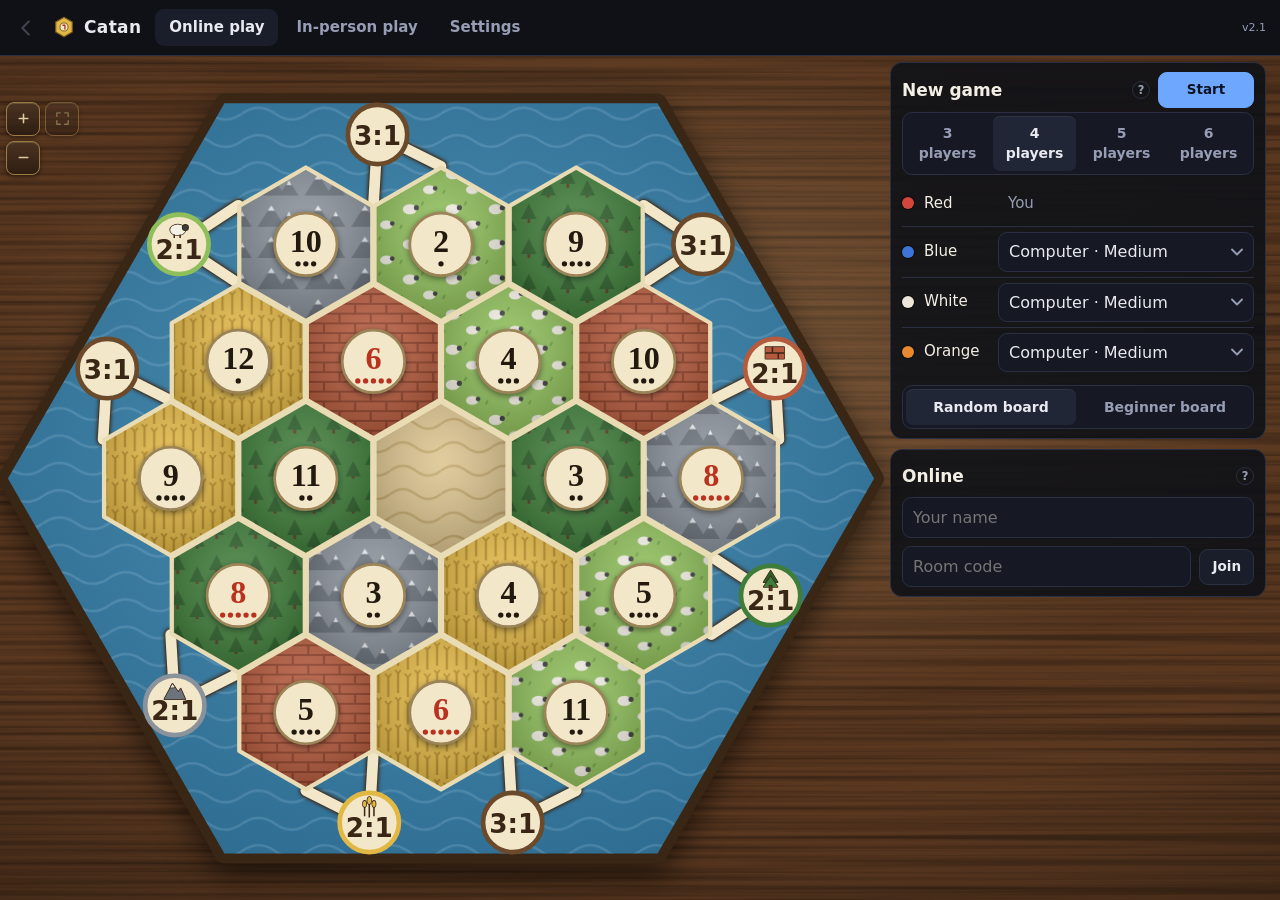
==== index.html @ eca13400 "Dice chart: expected as one smooth line; my knights shown in the points box Tim: "a smooth line show" ====
<!DOCTYPE html>
<html lang="en">
<head>
<meta charset="utf-8">
<meta name="viewport" content="width=device-width, initial-scale=1, viewport-fit=cover">
<meta name="color-scheme" content="dark">
<meta name="theme-color" content="#0f1117">
<title>Catan — Timothy Hadfield</title>
<meta name="description" content="Play base Catan against measured computer players or friends online, with corner odds, plus the dice tracker for real tables.">
<link rel="icon" href="icon.svg" type="image/svg+xml">
<link rel="apple-touch-icon" href="apple-touch-icon.png">
<link rel="stylesheet" href="css/table.css?v=1">
<link rel="stylesheet" href="css/style.css?v=15">
</head>
<body>
<div id="app">
  <header class="top">
    <button class="back-btn" id="backBtn" aria-label="Back" disabled><svg viewBox="0 0 24 24" aria-hidden="true"><path d="M15 5l-7 7 7 7" fill="none" stroke="currentColor" stroke-width="2.4" stroke-linecap="round" stroke-linejoin="round"/></svg></button>
    <div class="brand"><svg viewBox="0 0 32 32" aria-hidden="true"><path d="M16 3l11 6.3v13.4L16 29 5 22.7V9.3z" fill="#e2b845" stroke="#7a5a1c" stroke-width="1.6" stroke-linejoin="round"/><circle cx="16" cy="16" r="5.4" fill="#f3e7c9" stroke="#7a5a1c" stroke-width="1.2"/><path d="M14.6 13.6h2.6v5.2" fill="none" stroke="#b8321f" stroke-width="1.8" stroke-linecap="round" stroke-linejoin="round"/></svg><span>Catan</span></div>
    <nav class="tabs-top" id="tabsTop" aria-label="Sections"></nav>
    <span class="ver">v2.1</span>
  </header>
  <main id="main" class="tbl-surface tbl-wood-dark">
    <div id="playView" class="play">
      <section class="seats" id="seats" aria-label="Other players" hidden></section>
      <section class="board-col"><div class="board-wrap" id="boardWrap">
        <svg id="board" role="img" aria-label="Catan board" viewBox="-224 -194 448 388"><g id="static"></g><g id="live"></g></svg>
        <div class="zoom-bar"><button class="zoom fit" id="fitBtn" aria-label="Fit whole board"><svg viewBox="0 0 24 24"><path d="M4 9V4h5M15 4h5v5M20 15v5h-5M9 20H4v-5" fill="none" stroke="currentColor" stroke-width="2" stroke-linecap="round" stroke-linejoin="round"/></svg></button><button class="zoom" id="zoomOut" aria-label="Zoom out"><svg viewBox="0 0 24 24"><path d="M6 12h12" stroke="currentColor" stroke-width="2.2" stroke-linecap="round"/></svg></button><button class="zoom" id="zoomIn" aria-label="Zoom in"><svg viewBox="0 0 24 24"><path d="M6 12h12M12 6v12" stroke="currentColor" stroke-width="2.2" stroke-linecap="round"/></svg></button></div>
      </div></section>
      <section class="panel-col" id="panel"></section>
      <section class="mine" id="mine" aria-label="Your hand" hidden></section>
    </div>
    <div id="trackerView" class="tracker" hidden><iframe id="trackerFrame" title="Dice tracker and board builder"></iframe></div>
    <div id="settingsView" class="settings-view" hidden></div>
  </main>
  <nav class="tabs-bottom" id="tabsBottom" aria-label="Sections"></nav>
</div>
<div class="sheet-back" id="sheetBack" hidden></div>
<div class="sheet" id="sheet" role="dialog" aria-modal="true" hidden></div>
<div class="toast" id="toast" hidden></div>
<script src="js/engine.js?v=4"></script>
<script src="js/ai.js?v=3"></script>
<script src="js/adapter.js?v=3"></script>
<script src="js/strength.js?v=2"></script>
<script src="js/weights.js?v=3"></script>
<script src="js/advisor.js?v=1"></script>
<script src="js/fx.js?v=1"></script>
<script src="js/table.js?v=1"></script>
<script src="js/board-art.js?v=4"></script>
<script type="module" src="js/app.js?v=20"></script>
</body>
</html>
---- css/table.css ----
/* table.css: "real table" look for Tim's board games (game-table 1.0.0). Copy unchanged into css/table.css.
   Every colour is a CSS variable, so a game can keep its own palette. Original art only (CSS gradients + tiny SVG noise). */

:root {
  --card-w: 60px; --back: #a8262f; --ink: rgba(255, 255, 255, .3);
  --chip: #c62f2f; --spot: #f4efe3; --chip-size: 34px; --metal: #e7b93e; --metal-d: #9a6d12; --coin-size: 28px;
  --gem: #2c8f5a; --gem-size: 32px; --die: #f6f2e8; --pip: #1d1d1d; --die-size: 26px;
  --dial: #2a4f86; --deg: 0deg; --dial-size: 84px; --tok: #d8b46a; --tok-ink: #3b2a12; --tok-size: 30px;
}

/* ---------- surfaces ---------- */
.tbl-surface {
  --tbl-base: #1f6b43;
  --tbl-light: rgba(255, 244, 214, .16);
  --tbl-vig: rgba(0, 0, 0, .5);
  --tbl-tex: url("data:image/svg+xml,%3Csvg xmlns='http://www.w3.org/2000/svg' width='140' height='140'%3E%3Cfilter id='n'%3E%3CfeTurbulence type='fractalNoise' baseFrequency='.85' numOctaves='2' stitchTiles='stitch'/%3E%3CfeColorMatrix values='0 0 0 0 0 0 0 0 0 0 0 0 0 0 0 0 0 0 .55 -.1'/%3E%3C/filter%3E%3Crect width='100%25' height='100%25' filter='url(%23n)'/%3E%3C/svg%3E");
  --tbl-tex-size: 140px 140px;
  position: relative; isolation: isolate; color: #f3efe4;
  background-color: var(--tbl-base);
  background-image:
    radial-gradient(ellipse 120% 95% at 50% 42%, transparent 52%, var(--tbl-vig) 100%),
    radial-gradient(ellipse 70% 55% at 50% 38%, var(--tbl-light), transparent 75%),
    var(--tbl-tex);
  background-size: 100% 100%, 100% 100%, var(--tbl-tex-size);
}
.tbl-felt-green { --tbl-base: #1f6b43; }
.tbl-felt-blue { --tbl-base: #1d4f7a; }
.tbl-wood-dark, .tbl-wood-light {
  --tbl-base: #5a3820;
  --tbl-tex: url("data:image/svg+xml,%3Csvg xmlns='http://www.w3.org/2000/svg' width='400' height='200'%3E%3Cfilter id='w'%3E%3CfeTurbulence type='fractalNoise' baseFrequency='.004 .2' numOctaves='3' seed='7' stitchTiles='stitch'/%3E%3CfeColorMatrix values='0 0 0 0 0 0 0 0 0 0 0 0 0 0 0 0 0 0 0.8 -.3'/%3E%3C/filter%3E%3Crect width='100%25' height='100%25' filter='url(%23w)'/%3E%3C/svg%3E");
  --tbl-tex-size: 100% 200px;
  --tbl-light: rgba(255, 226, 170, .2);
}
.tbl-wood-light { --tbl-base: #c39462; --tbl-vig: rgba(40, 20, 0, .42); color: #2b1d10; }
.tbl-cloth {
  --tbl-base: #ddd3c0; --tbl-vig: rgba(40, 30, 10, .4); --tbl-light: rgba(255, 255, 255, .25); color: #2d261b;
  --tbl-tex: url("data:image/svg+xml,%3Csvg xmlns='http://www.w3.org/2000/svg' width='6' height='6'%3E%3Cpath d='M0 .5h6M.5 0v6' stroke='%23000' stroke-opacity='.045'/%3E%3Cpath d='M0 3.5h6M3.5 0v6' stroke='%23fff' stroke-opacity='.06'/%3E%3C/svg%3E");
  --tbl-tex-size: 6px 6px;
}

/* ---------- cards ---------- */
.tbl-card, .tbl-face {
  box-sizing: border-box; position: relative; flex: none;
  width: var(--card-w); aspect-ratio: var(--ratio, 63 / 88);
  border-radius: calc(var(--card-w) * .075);
  background: var(--card-paper, #fbf9f3); color: #1b1b1b;
  border: 1px solid var(--card-edge, rgba(0, 0, 0, .3));
  box-shadow: 0 1px 1px rgba(0, 0, 0, .28), 0 2px 6px rgba(0, 0, 0, .22);
  transition: box-shadow .2s ease, transform .2s ease;
}
.tbl-card::after, .tbl-face::after {
  content: ""; position: absolute; inset: 0; border-radius: inherit; pointer-events: none;
  background: linear-gradient(135deg, rgba(255, 255, 255, .32), transparent 38%, transparent 70%, rgba(0, 0, 0, .06));
}
.tbl-face { width: 100%; height: 100%; aspect-ratio: auto; position: absolute; inset: 0; }
.tbl-card.is-up, .tbl-card.is-lifted { box-shadow: 0 2px 3px rgba(0, 0, 0, .25), 0 12px 22px rgba(0, 0, 0, .38); }
.tbl-poker { --ratio: 63 / 88; } .tbl-bridge { --ratio: 57 / 89; } .tbl-mini { --ratio: 44 / 67; }
.tbl-square { --ratio: 1 / 1; } .tbl-tarot { --ratio: 70 / 120; }
.tbl-dark-edge { --card-edge: #111; }

/* flip: <div class="tbl-card tbl-flip [is-down]"><div class="tbl-inner"><div class="tbl-face">front</div><div class="tbl-face tbl-back"></div></div></div> */
.tbl-flip { background: none; border: 0; box-shadow: none; perspective: 700px; }
.tbl-flip::after { display: none; }
.tbl-inner { position: absolute; inset: 0; transform-style: preserve-3d; transition: transform .45s cubic-bezier(.3, .7, .3, 1); }
.tbl-flip.is-down .tbl-inner { transform: rotateY(180deg); }
.tbl-inner > .tbl-face { -webkit-backface-visibility: hidden; backface-visibility: hidden; }
.tbl-inner > .tbl-back { transform: rotateY(180deg); }
/* don't trust backface-visibility alone (some WebKit builds ignore it): swap faces at the 90° midpoint */
.tbl-inner > .tbl-face { transition: visibility 0s linear .225s; }
.tbl-flip:not(.is-down) .tbl-inner > .tbl-back, .tbl-flip.is-down .tbl-inner > .tbl-face:not(.tbl-back) { visibility: hidden; }
.tbl-instant, .tbl-instant * { transition: none !important; }

/* backs: .tbl-back + .tbl-lattice | .tbl-diamonds | .tbl-sunburst ; colour with --back */
.tbl-back {
  --frame: calc(var(--card-w) * .07);
  background-color: var(--back); border-color: rgba(0, 0, 0, .3); background-clip: padding-box;
  box-shadow: inset 0 0 0 var(--frame) var(--back-frame, #f7f4ec), inset 0 0 0 calc(var(--frame) + 1px) rgba(0, 0, 0, .25),
    var(--tbl-stack, 0 1px 1px rgba(0, 0, 0, .28), 0 2px 6px rgba(0, 0, 0, .22));
}
.tbl-face.tbl-back { --frame: 4px; }
.tbl-lattice { background-image: repeating-linear-gradient(45deg, var(--ink) 0 1px, transparent 1px 6px), repeating-linear-gradient(-45deg, var(--ink) 0 1px, transparent 1px 6px); }
.tbl-diamonds { background-image: repeating-conic-gradient(from 45deg, var(--ink) 0 25%, transparent 0 50%); background-size: 9px 9px; background-position: center; }
.tbl-sunburst { background-image: radial-gradient(circle at 50% 50%, var(--back) 0 13%, var(--ink) 13% 15%, transparent 15%), repeating-conic-gradient(from 0deg at 50% 50%, var(--ink) 0 5deg, transparent 5deg 12deg); }
.tbl-blue { --back: #1f4e8c; } .tbl-black { --back: #222; } .tbl-green { --back: #1d6a46; }

/* standard playing-card face (TABLE.pc) */
.tbl-pc { font-family: Georgia, "Times New Roman", serif; font-weight: 700; color: #1a1a1a; overflow: hidden; }
.tbl-pc.red { color: #c3192b; }
.tbl-idx { position: absolute; left: 6%; top: 3.5%; text-align: center; line-height: .95; font-size: calc(var(--card-w) * .21); letter-spacing: -.04em; }
.tbl-idx i { display: block; font-style: normal; font-size: .82em; }
.tbl-idx.b { left: auto; top: auto; right: 6%; bottom: 3.5%; transform: rotate(180deg); }
.tbl-pip { position: absolute; inset: 0; display: grid; place-items: center; font-size: calc(var(--card-w) * .48); line-height: 1; }
.tbl-pips { position: absolute; inset: 0; }
.tbl-pips b { position: absolute; transform: translate(-50%, -50%); font-size: calc(var(--card-w) * .2); line-height: 1; font-weight: 400; }
.tbl-pips b.r { transform: translate(-50%, -50%) rotate(180deg); }
.tbl-court {
  inset: 16% 19%; display: flex; flex-direction: column; border: 1px solid currentColor; border-radius: 2px; overflow: hidden;
  box-shadow: inset 0 0 0 2px #e9c45a, inset 0 0 0 3px #2c4f9e;
  background: linear-gradient(to bottom right, transparent calc(50% - .5px), currentColor 50%, transparent calc(50% + .5px)),
    linear-gradient(#f6e7b8, #f3d38a 48%, #e9e1cc 50%, #f3d38a 52%, #f6e7b8);
}
.tbl-court em { flex: 1; display: grid; place-items: center; font-style: normal; font-size: calc(var(--card-w) * .2); letter-spacing: -.05em; }
.tbl-court em + em { transform: rotate(180deg); }
.tbl-tilt { transform: perspective(1200px) rotateX(16deg); transform-origin: 50% 100%; }

/* ---------- decks + piles ---------- */
.tbl-deck { position: relative; display: inline-block; flex: none; }
.tbl-deck > .tbl-back { position: relative; transform: translateY(var(--tbl-rise, 0)); }
.tbl-deck.is-empty, .tbl-spot {
  width: var(--card-w, 60px); aspect-ratio: var(--ratio, 63 / 88); box-sizing: border-box;
  border: 2px dashed rgba(255, 255, 255, .35); border-radius: calc(var(--card-w, 60px) * .075); background: rgba(0, 0, 0, .08);
}
.tbl-wood-light .tbl-deck.is-empty, .tbl-cloth .tbl-deck.is-empty, .tbl-wood-light .tbl-spot, .tbl-cloth .tbl-spot { border-color: rgba(0, 0, 0, .3); }
.tbl-badge {
  position: absolute; right: -6px; bottom: -6px; z-index: 2; min-width: 20px; padding: 1px 6px; box-sizing: border-box;
  border-radius: 10px; background: #1b1b1f; color: #fff; font: 700 11px/16px system-ui, sans-serif; text-align: center;
  box-shadow: 0 1px 3px rgba(0, 0, 0, .5);
}
.tbl-pile { position: relative; display: inline-block; flex: none; width: var(--card-w, 60px); aspect-ratio: var(--ratio, 63 / 88); }
.tbl-pile > .tbl-card { position: absolute; left: 0; top: 0; transform: translate(var(--x, 0), var(--y, 0)) rotate(var(--r, 0deg)); }

/* ---------- hands ---------- */
.tbl-fan { position: relative; width: 100%; touch-action: manipulation; }
.tbl-fan > .tbl-card, .tbl-fan > .tbl-deal-in {
  position: absolute; left: 0; bottom: 0; transform-origin: 50% 100%; cursor: pointer;
  transform: translate(var(--x, 0), calc(var(--y, 0px) - var(--up, 0px))) rotate(var(--r, 0deg));
}
.tbl-fan > .is-up { --up: var(--lift, 18px); }
.tbl-fan.is-back > .tbl-card { cursor: default; }
.tbl-fan.is-across { transform: rotate(180deg); }

/* ---------- seats ---------- */
.tbl-seats { display: flex; gap: 6px; justify-content: space-around; align-items: flex-start; padding: 6px 4px; }
.tbl-seat { display: flex; flex-direction: column; align-items: center; gap: 4px; min-width: 0; flex: 1 1 0; }
.tbl-plate {
  max-width: 100%; padding: 2px 8px; border-radius: 4px; overflow: hidden; text-overflow: ellipsis; white-space: nowrap;
  font: 700 12px/18px system-ui, sans-serif; color: #f6efdc; letter-spacing: .02em;
  background: linear-gradient(#3b2a1a, #24180d); border: 1px solid #7a5a2e; box-shadow: inset 0 1px 0 rgba(255, 220, 150, .25), 0 2px 4px rgba(0, 0, 0, .4);
}
.tbl-seat.is-turn .tbl-plate { border-color: #f0c35a; box-shadow: 0 0 0 2px rgba(240, 195, 90, .45), 0 2px 4px rgba(0, 0, 0, .4); }
.tbl-seat-area { display: flex; flex-wrap: wrap; gap: 4px; justify-content: center; align-items: center; min-height: 8px; }
@media (min-width: 700px) {
  .tbl-seats.tbl-oval { position: absolute; inset: 0; display: block; padding: 0; pointer-events: none; }
  .tbl-oval > .tbl-seat { position: absolute; left: var(--sx); top: var(--sy); transform: translate(-50%, -50%); pointer-events: auto; max-width: 22%; }
}

/* ---------- objects ---------- */
.tbl-chip {
  display: inline-block; flex: none; width: var(--chip-size); height: var(--chip-size); border-radius: 50%; position: relative;
  background: radial-gradient(closest-side, var(--chip) 0 60%, var(--spot) 61% 65%, transparent 66%),
    repeating-conic-gradient(from 10deg, var(--chip) 0 30deg, var(--spot) 30deg 45deg);
  box-shadow: inset 0 -2px 3px rgba(0, 0, 0, .35), inset 0 2px 2px rgba(255, 255, 255, .35), 0 2px 3px rgba(0, 0, 0, .45);
}
.tbl-chip.v1 { --chip: #ece8de; --spot: #2a5db0; } .tbl-chip.v5 { --chip: #c62f2f; } .tbl-chip.v10 { --chip: #2a5db0; }
.tbl-chip.v25 { --chip: #23854d; } .tbl-chip.v100 { --chip: #1d1d1f; } .tbl-chip.v500 { --chip: #6b3aa0; } .tbl-chip.v1000 { --chip: #e0a526; --spot: #3a2a10; }
.tbl-stacks { display: inline-flex; gap: 3px; align-items: flex-end; }
.tbl-stack { position: relative; width: var(--chip-size); flex: none; height: calc(var(--chip-size) * .42 + var(--n, 1) * 4px); }
.tbl-stack > .tbl-chip { position: absolute; left: 0; bottom: calc(var(--i) * 4px); height: calc(var(--chip-size) * .42); z-index: 1; }
.tbl-stack > .tbl-chip::before {
  content: ""; position: absolute; left: 0; right: 0; top: 50%; height: calc(50% + 4px); z-index: -1; border-radius: 0 0 50% 50% / 0 0 100% 100%;
  background: linear-gradient(rgba(0, 0, 0, .25), rgba(0, 0, 0, .25)), repeating-linear-gradient(90deg, var(--chip) 0 16%, var(--spot) 16% 23%);
  box-shadow: inset 0 -1px 0 rgba(0, 0, 0, .45);
}
.tbl-stack > .tbl-chip:not(:last-child) { background: var(--chip); box-shadow: none; }
.tbl-stack > .tbl-chip:last-child { box-shadow: inset 0 1px 1px rgba(255, 255, 255, .3); }
.tbl-stack::after { content: ""; position: absolute; left: 4%; right: -6%; bottom: -3px; height: 8px; border-radius: 50%; background: rgba(0, 0, 0, .35); filter: blur(2px); z-index: 0; }

.tbl-coin {
  display: inline-grid; place-items: center; flex: none; width: var(--coin-size); height: var(--coin-size); border-radius: 50%;
  font: 800 calc(var(--coin-size) * .38)/1 Georgia, serif; color: var(--metal-d);
  background: radial-gradient(circle at 35% 30%, rgba(255, 255, 255, .7), transparent 32%), radial-gradient(closest-side, var(--metal) 0 74%, var(--metal-d) 76% 80%, var(--metal) 82%);
  box-shadow: inset 0 -2px 2px rgba(0, 0, 0, .3), inset 0 1px 1px rgba(255, 255, 255, .7), 0 1px 1px rgba(0, 0, 0, .5), 0 3px 5px rgba(0, 0, 0, .3);
}
.tbl-coin.silver { --metal: #d5d8dd; --metal-d: #7b818a; } .tbl-coin.copper { --metal: #d0864f; --metal-d: #7f4320; }
.tbl-gem {
  display: inline-block; flex: none; position: relative; width: var(--gem-size); height: var(--gem-size); border-radius: 50%;
  background: radial-gradient(closest-side, #f2eee4 0 82%, #bdb6a5 84%);
  box-shadow: inset 0 -2px 3px rgba(0, 0, 0, .3), 0 2px 3px rgba(0, 0, 0, .45);
}
.tbl-gem::after {
  content: ""; position: absolute; inset: 20%; clip-path: polygon(50% 0, 93% 25%, 93% 75%, 50% 100%, 7% 75%, 7% 25%);
  background: linear-gradient(150deg, rgba(255, 255, 255, .7) 0 18%, transparent 19%), conic-gradient(from 30deg, var(--gem), rgba(0, 0, 0, .35) 60deg, var(--gem) 120deg, rgba(255, 255, 255, .35) 180deg, var(--gem) 240deg, rgba(0, 0, 0, .25) 300deg, var(--gem)), var(--gem);
}
.tbl-cube {
  display: inline-block; flex: none; width: var(--size, 16px); height: var(--size, 16px); border-radius: 2px; background: var(--piece, #c0392b);
  background-image: linear-gradient(135deg, rgba(255, 255, 255, .28), transparent 60%);
  box-shadow: inset -2px -2px 0 rgba(0, 0, 0, .28), inset 1px 1px 0 rgba(255, 255, 255, .3), 2px 3px 3px rgba(0, 0, 0, .4);
}
.tbl-meeple, .tbl-pawn {
  display: inline-block; flex: none; position: relative; width: var(--size, 26px); height: var(--size, 26px); filter: drop-shadow(1px 3px 2px rgba(0, 0, 0, .45));
}
.tbl-meeple::before, .tbl-pawn::before {
  content: ""; position: absolute; inset: 0; background: linear-gradient(120deg, rgba(255, 255, 255, .35), transparent 45%, rgba(0, 0, 0, .25)), var(--piece, #2f6fd1);
  -webkit-mask: var(--shape) center / contain no-repeat; mask: var(--shape) center / contain no-repeat;
}
.tbl-meeple { --shape: url("data:image/svg+xml,%3Csvg xmlns='http://www.w3.org/2000/svg' viewBox='0 0 100 100'%3E%3Cpath d='M50 6c10 0 16 7 16 16 0 5-2 9-5 12 12 2 27 6 33 12 5 5 1 11-6 12l-16 2 12 32c2 5-1 8-6 8H63L50 74 37 100H22c-5 0-8-3-6-8l12-32-16-2c-7-1-11-7-6-12 6-6 21-10 33-12-3-3-5-7-5-12 0-9 6-16 16-16z'/%3E%3C/svg%3E"); }
.tbl-pawn { --shape: url("data:image/svg+xml,%3Csvg xmlns='http://www.w3.org/2000/svg' viewBox='0 0 100 100'%3E%3Cpath d='M50 4a15 15 0 0 1 9 27c6 3 9 7 9 11H58c1 15 6 30 16 40 6 2 8 6 8 10v4H18v-4c0-4 2-8 8-10 10-10 15-25 16-40H32c0-4 3-8 9-11A15 15 0 0 1 50 4z'/%3E%3C/svg%3E"); }
.tbl-die {
  display: inline-grid; flex: none; grid-template: repeat(3, 1fr) / repeat(3, 1fr); padding: calc(var(--die-size) * .14); box-sizing: border-box;
  width: var(--die-size); height: var(--die-size); border-radius: 20%;
  background: radial-gradient(circle at 30% 25%, rgba(255, 255, 255, .9), transparent 45%), var(--die);
  box-shadow: inset -2px -3px 3px rgba(0, 0, 0, .22), inset 2px 2px 2px rgba(255, 255, 255, .8), 2px 4px 5px rgba(0, 0, 0, .45);
}
.tbl-die > i { width: 76%; aspect-ratio: 1; place-self: center; border-radius: 50%; background: var(--pip); box-shadow: inset 0 1px 1px rgba(0, 0, 0, .6), 0 1px 0 rgba(255, 255, 255, .5); }
.tbl-die.red { --die: #c8262f; --pip: #fff; } .tbl-die.black { --die: #222; --pip: #fff; }
.tbl-dial {
  display: inline-block; flex: none; position: relative; width: var(--dial-size); height: var(--dial-size); border-radius: 50%;
  background: repeating-conic-gradient(rgba(255, 255, 255, .5) 0 1.5deg, transparent 1.5deg 15deg), radial-gradient(closest-side, #e9e4d6 0 70%, var(--dial) 72%);
  box-shadow: inset 0 -3px 4px rgba(0, 0, 0, .35), 0 3px 6px rgba(0, 0, 0, .45);
}
.tbl-dial::after {
  content: ""; position: absolute; left: calc(50% - 3px); top: 12%; width: 6px; height: 38%; border-radius: 3px; background: #b3262e;
  transform-origin: 50% 100%; transform: rotate(var(--deg)); box-shadow: 0 0 0 4px rgba(0, 0, 0, 0), 1px 2px 2px rgba(0, 0, 0, .4);
}
.tbl-token {
  display: inline-grid; place-items: center; flex: none; width: var(--tok-size); height: var(--tok-size); border-radius: 50%;
  font: 800 calc(var(--tok-size) * .4)/1 system-ui, sans-serif; color: var(--tok-ink);
  background: radial-gradient(closest-side, var(--tok) 0 76%, var(--tok-ink) 78% 81%, var(--tok) 83%);
  box-shadow: 0 2px 0 rgba(0, 0, 0, .3), 0 3px 0 #5d4a2a, 0 4px 5px rgba(0, 0, 0, .4);
}
.tbl-marker {
  display: inline-block; flex: none; width: var(--size, 18px); height: var(--size, 18px); border-radius: 50%;
  background: radial-gradient(circle at 35% 30%, rgba(255, 255, 255, .45), transparent 50%), var(--piece, #e2c044);
  box-shadow: inset 0 -1px 2px rgba(0, 0, 0, .3), 0 3px 0 rgba(0, 0, 0, .35), 1px 4px 4px rgba(0, 0, 0, .35);
}

@media (prefers-reduced-motion: reduce) {
  .tbl-card, .tbl-face, .tbl-inner, .tbl-fan > * { transition: none !important; }
}
---- css/style.css ----
/* Hub palette so this reads as a sibling of the other game sites. */
:root {
  --bg: #0f1117; --bg-soft: #161923; --card: #1a1e2b; --card-hover: #212636;
  --line: #2a3042; --text: #e8eaf0; --muted: #969db4;
  --accent: #6ea8fe; --accent-warm: #f0b354;
  --good: #6ee7a8; --bad: #f08c8c; --mid: #f0d36e;
  --radius: 12px; --head: 48px; --tabh: 58px;
}
[hidden] { display: none !important; }
* { box-sizing: border-box; }
html, body { height: 100%; }
body {
  margin: 0; background: var(--bg); color: var(--text); overflow: hidden;
  font: 15px/1.45 system-ui, -apple-system, "Segoe UI", Roboto, sans-serif;
  -webkit-font-smoothing: antialiased; -webkit-tap-highlight-color: transparent; touch-action: manipulation;
}
button, input, select { font: inherit; color: inherit; }
input, select { font-size: 16px; }
button { cursor: pointer; }
#app { height: 100vh; height: 100dvh; display: grid; grid-template-rows: var(--head) 1fr auto; }

/* ---------- header + tabs ---------- */
.top { display: flex; align-items: center; gap: 14px; padding: 0 14px; border-bottom: 1px solid var(--line); min-width: 0; }
.brand { display: flex; align-items: center; gap: 8px; font-weight: 750; font-size: 17px; letter-spacing: .02em; }
.brand svg { width: 24px; height: 24px; }
.back-btn { flex: none; width: 36px; height: 36px; margin: 0 -6px 0 -6px; display: grid; place-items: center; background: none; border: 0; border-radius: 9px; color: var(--text); padding: 0; cursor: pointer; }
.back-btn svg { width: 22px; height: 22px; }
.back-btn:disabled { color: var(--muted); opacity: .35; cursor: default; }
.back-btn:not(:disabled):active { transform: scale(.92); background: var(--card); }
.ver { margin-left: auto; color: var(--muted); font-size: 11px; }
.tabs-top { display: none; gap: 4px; }
.tabs-top button { background: none; border: 0; padding: 8px 14px; border-radius: 9px; color: var(--muted); font-weight: 600; display: flex; align-items: center; gap: 6px; }
.tabs-top button svg { display: none; }
.tabs-top button[aria-current="page"] { color: var(--text); background: var(--card); }
.tabs-bottom { display: grid; grid-template-columns: repeat(3, 1fr); border-top: 1px solid var(--line); background: var(--bg-soft); padding-bottom: env(safe-area-inset-bottom); }
.tabs-bottom button { background: none; border: 0; height: var(--tabh); display: flex; flex-direction: column; align-items: center; justify-content: center; gap: 2px; color: var(--muted); font-size: 11px; font-weight: 600; }
.tabs-bottom button svg { width: 22px; height: 22px; }
.tabs-bottom button[aria-current="page"] { color: var(--accent-warm); }
.tabs-bottom button:active { transform: scale(.96); }

/* ---------- main: wood table, the board in the middle ---------- */
main { min-height: 0; overflow: hidden; position: relative; }
.play { height: 100%; display: flex; flex-direction: column; min-height: 0; }
.board-col { position: relative; flex: none; padding: 6px 8px 6px; }
.board-wrap { position: relative; width: 100%; aspect-ratio: 448 / 388; max-height: calc(100dvh - var(--head) - var(--tabh) - 150px); margin: 0 auto; }
body.at-table .board-wrap { max-height: calc(100dvh - var(--head) - var(--tabh) - 268px); }
/* end screen: the board keeps its in-game size (it used to shrink here, Tim 2026-11-25: "zooms out really far"); one-line score rows */
.phase .seat.endrow { min-height: 0; padding: 4px 0; } .seat.endrow .bd { display: inline; margin-left: 6px; }
#board { width: 100%; height: 100%; display: block; user-select: none; -webkit-user-select: none; touch-action: none; overflow: visible; }
.zoom-bar { position: absolute; left: 2px; top: 2px; display: grid; grid-template-columns: 34px 34px; grid-template-areas: "in fit" "out ."; gap: 5px; pointer-events: none; }
.zoom-bar .zoom { pointer-events: auto; }
#zoomIn { grid-area: in; } #zoomOut { grid-area: out; } #fitBtn { grid-area: fit; }
.zoom { width: 34px; height: 34px; border-radius: 8px; border: 1px solid #a8864a; background: linear-gradient(#4b3423, #2a1b10); color: #f1dfb4; display: grid; place-items: center; padding: 0; opacity: .88; box-shadow: inset 0 1px 0 rgba(255,235,190,.18), 0 2px 4px rgba(0,0,0,.5); }
.zoom svg { width: 17px; height: 17px; }
.zoom.fit { color: #bfa77a; opacity: .5; transition: color .2s, border-color .2s, opacity .2s; }
.zoom.fit.lit { color: #ffd98a; border-color: #e0b24f; opacity: .95; }
.panel-col { flex: 1; min-height: 0; overflow-y: auto; overscroll-behavior: contain; padding: 4px 10px 8px; scrollbar-width: thin; }
.mine { flex: none; padding: 6px 8px calc(6px); border-top: 1px solid rgba(0,0,0,.35); background: linear-gradient(rgba(10,8,6,.35), rgba(10,8,6,.55)); }
.tracker { position: absolute; inset: 0; }
.tracker iframe { width: 100%; height: 100%; border: 0; display: block; background: #5a3820; }
.settings-view { position: absolute; inset: 0; overflow-y: auto; padding: 12px; }
.settings { max-width: 560px; margin: 0 auto; display: flex; flex-direction: column; gap: 10px; }

@media (min-width: 900px) {
  :root { --head: 56px; }
  #app { grid-template-rows: var(--head) 1fr; }
  .tabs-top { display: flex; }
  .tabs-bottom { display: none; }
  /* computer: the board takes the whole height on the left; players, panel and hand stack on the right */
  .play { display: grid; grid-template-columns: minmax(0, 1fr) 380px; grid-template-rows: auto minmax(0, 1fr) auto; grid-template-areas: "board seats" "board panel" "board mine"; padding: 0 12px 0 4px; column-gap: 10px; }
  .seats { grid-area: seats; padding: 8px 2px 0; flex-wrap: wrap; }
  .seats .opp { flex: 1 1 30%; }
  .board-col { grid-area: board; min-width: 0; min-height: 0; padding: 4px 0; container-type: size; display: grid; place-items: center; }
  .board-wrap, body.at-table .board-wrap { width: min(100cqw, 100cqh * 448 / 388); height: auto; max-height: none; }
  .mine { grid-area: mine; border-top: 0; background: none; padding: 4px 2px 12px; display: block; }
  .mine .rc { flex: 1; width: auto; height: 66px; }
  .mine .myvp { width: 54px; height: 66px; }
  .mine .devs { margin-top: 6px; max-width: none; }
  .panel-col { grid-area: panel; padding: 6px 2px 8px; }
}
/* computer at the table (Tim 2026-11-24: "the other player's details ... in positions next to the board",
   "enough space for everything to be shown without scrolling"): opponents stacked in a column left of the
   board, the board in the middle, your panel + tables + hand on the right; nothing scrolls */
@media (min-width: 900px) and (min-height: 501px) {
  body.at-table .play { grid-template-columns: 184px minmax(0, 1fr) 330px; grid-template-rows: minmax(0, 1fr) auto; grid-template-areas: "seats board panel" "seats board mine"; padding: 0 12px 0 10px; }
  body.at-table .seats { flex-direction: column; justify-content: center; gap: 10px; padding: 8px 0; min-height: 0; overflow: hidden; }
  body.at-table .seats .opp, body.at-table .seats.many .opp { flex: none; padding: 7px 10px 8px; border-top-width: 4px; border-radius: 11px; }
  body.at-table .opp-n, body.at-table .seats.many .opp-n { font-size: 15px; gap: 6px; }
  body.at-table .opp-n .pc { width: 12px; height: 12px; }
  body.at-table .opp-s, body.at-table .seats.many .opp-s { display: grid; grid-template-columns: repeat(4, 1fr); gap: 4px 2px; margin-top: 5px; overflow: visible; color: var(--text); font-size: 17px; }
  body.at-table .opp .st { display: flex; flex-direction: column; align-items: center; line-height: 1.1; }
  body.at-table .opp .st small { display: block; font-size: 10px; color: var(--muted); font-weight: 600; margin-top: 2px; }
  body.at-table .opp .st b, body.at-table .seats.many .opp-s .vp { font-size: 18px; }
  body.at-table .opp .st.pts b { font-size: 22px; color: var(--text); }
  body.at-table .opp .kn.none { display: flex; opacity: .45; }
  body.at-table .opp .aw { grid-column: span 2; text-align: center; font-size: 11px; padding: 2px 4px; }
  body.at-table .opp .aw .ab { display: none; } body.at-table .opp .aw .af { display: inline; }
  body.at-table .panel-col { display: flex; flex-direction: column; overflow-y: auto; }
  body.at-table .panel-col > * { flex: none; }
  body.at-table .panel-col > .side-chart { flex: 1 1 0; min-height: 0; display: flex; flex-direction: column; overflow: hidden; }
  body.at-table .side-chart .chart { flex: 1; height: auto; min-height: 0; margin: 2px 0 4px; }
  body.at-table .side-chart > .small { white-space: nowrap; overflow: hidden; text-overflow: ellipsis; flex: none; font-size: 11px; }
  /* the Dice / Quit (or room) bar sits under the opponents, so the right column has room for the chart */
  body.at-table .play { position: relative; }
  body.at-table .seats { padding-bottom: 52px; }
  body.at-table .panel-col > .netbar { position: absolute; left: 10px; bottom: 8px; width: 184px; margin: 0; gap: 4px; }
  body.at-table .netbar .grow { overflow: hidden; text-overflow: ellipsis; white-space: nowrap; }
  /* end screen: the board keeps its full size (the phone-only height cap shrank it here too); compact score rows */
  body.at-table.game-over .board-wrap { max-height: none; }
  body.at-table.game-over .side-chart { display: none !important; } /* the end panel has its own "Dice this game" button */
  body.at-table .panel-col .seat { min-height: 38px; padding: 3px 0; }
  body.at-table .side-chart .cap { margin: 0 0 2px; }
  body.at-table #dotsBox { padding-top: 6px; padding-bottom: 6px; }
  body.at-table .dots { font-size: 15px; }
  body.at-table .dots .dr { padding: 1px 0; }
  body.at-table .dots .dc .ri { width: 20px; height: 20px; }
  body.at-table .mine .rc, body.at-table .mine .myvp { height: 60px; }
  body.at-table .mine .devs { max-width: none; }
}

/* ---------- board art ---------- */
#board .frame { fill: #6b4a2b; stroke: #3a2614; stroke-width: 10; stroke-linejoin: round; filter: drop-shadow(0 6px 8px rgba(0,0,0,.55)); }
#board .hedge { stroke: #e9dcb4; stroke-width: 2.2; stroke-linejoin: round; }
/* piers: light planks with a dark edge so they stand out on the sea (Tim: "hard to see") */
#board .pier { stroke: #f3e7c9; stroke-width: 5.5; stroke-linecap: round; paint-order: stroke; filter: drop-shadow(0 0 1px #3a2614) drop-shadow(0 0 0.6px #3a2614); }
/* harbour icons get a dark outline so light sheep / wheat show on the cream token */
#board .port svg * { stroke: #3a2614; stroke-width: 1.3px; paint-order: stroke; stroke-linejoin: round; }
#board .ptok { fill: #f3e7c9; stroke: #6b4a2b; stroke-width: 2.4; }
#board .ptxt { font: 800 13.5px system-ui, sans-serif; fill: #3a2614; text-anchor: middle; }
#board .tokc { fill: #f3e7c9; stroke: #9b8457; stroke-width: 1.4; filter: drop-shadow(0 1px 1.5px rgba(0,0,0,.45)); }
#board .tokn { font: 800 16.5px Georgia, "Times New Roman", serif; fill: #22190f; text-anchor: middle; }
#board .tok .pips circle { fill: #22190f; }
#board .tok.red .tokn { fill: #b8321f; }
#board .tok.red .pips circle { fill: #b8321f; }
#board .tok.hit-num .tokc { animation: numhit 1.2s ease-out; }
@keyframes numhit { 0%, 60% { fill: #ffe79a; stroke: #f0b354; stroke-width: 4; } }
.fx-still #board .tok.hit-num .tokc { animation: none; }
#board .road-u { stroke: #15110d; stroke-width: 9; stroke-linecap: round; }
#board .road { stroke-width: 6; stroke-linecap: round; }
#board .bld { stroke: #15110d; stroke-width: 1.8; stroke-linejoin: round; filter: drop-shadow(0 1.5px 1.5px rgba(0,0,0,.5)); }
#board .robber { pointer-events: none; }
#board .hl-hex { fill: rgba(255,240,180,.08); stroke: #ffe08a; stroke-width: 3; stroke-dasharray: 7 5; cursor: pointer; }
#board .hl-hex:hover { fill: rgba(255,240,180,.22); }
#board .hl-edge { stroke-width: 5; stroke-dasharray: 5 5; stroke-linecap: round; opacity: .95; pointer-events: none; animation: march .7s linear infinite; }
@keyframes march { to { stroke-dashoffset: -10; } }
#board .hit-edge { stroke: transparent; stroke-width: 17; cursor: pointer; }
/* corner odds badge: small, thin dark hairline, no coloured ring (Tim 2026-11-24) */
#board .hl-c { fill: rgba(255,255,255,.92); stroke: rgba(0,0,0,.5); stroke-width: 1; }
#board .hl-t { font: 800 12px system-ui, sans-serif; fill: #1b1410; text-anchor: middle; pointer-events: none; }
#board .hl-t.long { font-size: 9.5px; letter-spacing: -.4px; }
#board .odds-p { pointer-events: none; opacity: .92; }
/* odds off: a small soft dot marks where a town may go */
#board .hl-dot { fill: rgba(255,244,205,.9); stroke: rgba(0,0,0,.45); stroke-width: 1; pointer-events: none; }
#board .hl-v:hover .hl-dot { fill: #fff; }
#board .hl-city { fill: none; stroke: #fff; stroke-width: 3; stroke-dasharray: 4 3; animation: march .7s linear infinite; }
#board .hit { fill: transparent; cursor: pointer; }
#board .hl-v:hover .hl-c { stroke: #1b1410; stroke-width: 2; }
.fx-still #board .hl-edge, .fx-still #board .hl-city { animation: none; }
.fly-card { position: fixed; width: 18px; height: 24px; border-radius: 3px; border: 1.5px solid #f3e7c9; box-shadow: 0 2px 5px rgba(0,0,0,.5); z-index: 60; pointer-events: none; }
/* table effects (2026-11-24): centre dice, resource cards out of tiles, rings on new pieces; overlay only, never takes taps */
/* the roll's dice sit over the action panel, beside the board (never over tiles); app.js sets the box and --die-size */
.dice-fx { position: fixed; display: grid; place-items: center; pointer-events: none; z-index: 30; }
.dice-fx[hidden] { display: none; }
.dfx-in { width: 100%; height: 100%; display: flex; align-items: center; justify-content: center; gap: 14px; padding: 8px 16px; border-radius: 14px; background: rgba(15,17,23,.94); border: 2px solid var(--pc); box-shadow: 0 8px 24px rgba(0,0,0,.5); }
.dfx-dice { display: flex; gap: 12px; }
.dfx-sum { font: 800 30px/1 system-ui, sans-serif; color: #fff; opacity: 0; transition: opacity .15s; font-variant-numeric: tabular-nums; min-width: 1.3em; text-align: center; }
.dfx-sum.on { opacity: 1; }
.dfx-sum.seven { color: #ff8a7a; }
/* robber sat on the rolled number: a small "blocked" sign beside the sum and beside the panel dice */
.dfx-sum .blk { width: .8em; height: .8em; margin-left: 6px; vertical-align: -.05em; }
.dice .blk { width: 18px; height: 18px; align-self: center; flex: none; }
@media (min-width: 900px) { .dfx-dice { gap: 16px; } .dfx-sum { font-size: 36px; } }
.res-fly { position: fixed; width: 28px; height: 36px; border-radius: 5px; background: linear-gradient(160deg, color-mix(in srgb, var(--rc) 85%, #fff), var(--rc)); border: 2px solid #f3e7c9; box-shadow: 0 3px 8px rgba(0,0,0,.55); display: grid; place-items: center; z-index: 60; pointer-events: none; }
.res-fly .ri { width: 20px; height: 20px; }
.res-fly.back { background: repeating-linear-gradient(45deg, #7a5a1c 0 4px, #5a4214 4px 8px); }
#board .fx-mark { animation: mark 1.25s ease-out forwards; }
@keyframes mark { 0% { opacity: 0; } 12% { opacity: 1; } 40% { opacity: .35; } 62% { opacity: 1; } 100% { opacity: 0; } }
#board .mk-glow { fill: none; stroke: #fff; stroke-width: 11; stroke-linecap: round; stroke-linejoin: round; opacity: .85; }
#board .mk-ring { fill: none; stroke-width: 5; stroke-linejoin: round; }
#board .mk-line { stroke-width: 6; stroke-linecap: round; }
/* finale: the winning piece pulses until the end screen; the winner's seat glows gold */
#board .fx-mark.long { animation: markLong 1.1s ease-in-out infinite; }
@keyframes markLong { 0%, 100% { opacity: .35; } 50% { opacity: 1; } }
.opp.won, #mine.won { border-color: #f5d76e; box-shadow: 0 0 0 2px #f5d76e, 0 0 18px rgba(245,215,110,.75); animation: wonPulse 1.1s ease-in-out infinite; }
@keyframes wonPulse { 50% { box-shadow: 0 0 0 3px #f5d76e, 0 0 26px rgba(245,215,110,.95); } }
.phase.finale { border-left: 4px solid var(--pc); }
.phase.finale .h { font-size: 20px; color: #f5d76e; }
@media (prefers-reduced-motion: reduce) { #board .fx-mark.long, .opp.won, #mine.won { animation: none; } #board .fx-mark.long { opacity: 1; } }

/* ---------- other players ---------- */
.seats { display: flex; gap: 6px; padding: 6px 8px 0; flex: none; }
.opp { flex: 1; min-width: 0; background: rgba(15,17,23,.82); border: 1px solid var(--line); border-top: 3px solid var(--pc); border-radius: 9px; padding: 1px 7px 2px; line-height: 1.3; transition: box-shadow .2s, border-color .2s, background .2s; }
/* whose turn: tinted in their colour, ringed and glowing */
.opp.on { background: color-mix(in srgb, var(--pc) 30%, rgba(15,17,23,.92)); border-color: var(--pc); box-shadow: 0 0 0 2px var(--pc), 0 0 14px color-mix(in srgb, var(--pc) 70%, transparent); }
.opp .st small, .opp .aw .af, .opp .kn.none { display: none; }
.opp .sv { display: inline-flex; align-items: center; gap: 2px; }
.opp-n { display: flex; align-items: center; gap: 5px; font-size: 13px; font-weight: 700; min-width: 0; }
.opp-n .nm { overflow: hidden; text-overflow: ellipsis; white-space: nowrap; }
.pc { width: 10px; height: 10px; border-radius: 50%; background: var(--pc); flex: none; display: inline-block; box-shadow: 0 0 0 1px rgba(0,0,0,.5); }
.lv { font-size: 10.5px; color: var(--muted); border: 1px solid var(--line); border-radius: 5px; padding: 0 4px; font-weight: 700; }
.opp-s { display: flex; align-items: center; gap: 8px; font-size: 14px; line-height: 1.2; color: var(--text); font-variant-numeric: tabular-nums; flex-wrap: nowrap; overflow: hidden; }
.opp-s b { font-weight: 700; }
.opp-s .vp { font-size: 18px; font-weight: 800; color: var(--text); }
.ct { display: inline-flex; align-items: center; gap: 2px; }
.ic-card, .ic-dev { width: 9px; height: 12px; border-radius: 2px; display: inline-block; background: #e9dcb4; box-shadow: 1.5px -1.5px 0 #a99a6c; }
.ic-dev { background: #c9b6e8; box-shadow: 1.5px -1.5px 0 #7f6aa5; }
.aw { font-size: 10px; font-weight: 800; color: #1d1405; background: var(--accent-warm); border-radius: 4px; padding: 0 3px; }

/* ---------- my hand ---------- */
.hand { display: flex; gap: 5px; align-items: stretch; }
.rc { flex: 1; min-width: 0; max-width: 64px; height: 50px; border-radius: 6px; background: linear-gradient(160deg, color-mix(in srgb, var(--rc) 85%, #fff), var(--rc)); border: 2px solid #f3e7c9; box-shadow: 0 2px 4px rgba(0,0,0,.5); display: flex; flex-direction: column; align-items: center; justify-content: center; position: relative; }
.rc .ri { width: 24px; height: 24px; }
.rc b { position: absolute; right: 3px; bottom: 1px; font-size: 15px; color: #fff; text-shadow: 0 1px 2px #000, 0 0 3px #000; font-variant-numeric: tabular-nums; }
.rc.zero { opacity: .38; filter: saturate(.4); }
button.rc { font: inherit; padding: 0; cursor: pointer; }
.rc.pick:not(:disabled) { border-color: #ffd36b; box-shadow: 0 0 0 2px rgba(255,211,107,.45), 0 2px 4px rgba(0,0,0,.5); }
.rc.pick:disabled { cursor: default; }
.rc em { position: absolute; left: 2px; top: 1px; font-style: normal; font-size: 12px; font-weight: 700; color: #fff; background: #c0392b; border-radius: 8px; padding: 0 4px; line-height: 16px; }
.myvp { width: 52px; flex: none; border-radius: 8px; border: 2px solid var(--pc); background: rgba(15,17,23,.85); display: flex; flex-direction: column; align-items: center; justify-content: center; line-height: 1; }
.myvp b { font-size: 20px; } .myvp span { font-size: 10.5px; color: var(--muted); }
.myvp .mykn { margin-top: 3px; font-size: 12px; font-weight: 700; color: var(--text, inherit); }
.devs { display: flex; gap: 5px; margin-top: 5px; overflow-x: auto; scrollbar-width: none; }
.devc { flex: none; display: inline-flex; gap: 4px; align-items: center; border-radius: 7px; border: 1px solid #7f6aa5; background: linear-gradient(#3a2f52, #2a2140); color: #efe6ff; font-size: 12.5px; font-weight: 650; padding: 4px 9px; min-height: 32px; }
.devc:disabled { opacity: .55; cursor: default; }
.devc small { font-size: 10.5px; font-weight: 500; opacity: .9; }
.devc.vp { border-color: #b89545; background: linear-gradient(#4a3d1f, #2f2712); color: #ffe7a8; }
@media (min-width: 900px) { .hand { flex: none; } .rc { width: 60px; height: 76px; flex: none; max-width: none; } .rc .ri { width: 32px; height: 32px; } .rc b { font-size: 18px; } .myvp { width: 60px; height: 76px; } .devs { margin-top: 0; flex-wrap: wrap; max-width: 300px; } }

/* ---------- panel building blocks ---------- */
.phase { background: rgba(15,17,23,.9); border: 1px solid var(--line); border-radius: var(--radius); padding: 9px 11px; }
.phase + .phase { margin-top: 8px; }
.head { display: flex; align-items: center; gap: 8px; min-height: 34px; margin-bottom: 4px; }
.head .h { flex: 1; min-width: 0; }
.row { display: flex; gap: 8px; align-items: center; min-width: 0; }
.row.wrap { flex-wrap: wrap; }
.grow { flex: 1; min-width: 0; }
.muted { color: var(--muted); }
.small { font-size: 12.5px; }
.cap { font-size: 11px; letter-spacing: .1em; text-transform: uppercase; color: var(--muted); font-weight: 700; margin: 4px 0; }
.h { font-weight: 750; font-size: 17px; line-height: 1.2; }
.num { font-variant-numeric: tabular-nums; }
.sep { height: 1px; background: var(--line); margin: 10px 0; }
.btn { display: inline-flex; align-items: center; justify-content: center; gap: 6px; background: var(--card); border: 1px solid var(--line); color: var(--text); border-radius: 10px; padding: 8px 14px; font-weight: 650; min-height: 40px; transition: background .12s, transform .06s; white-space: nowrap; }
.btn:hover:not(:disabled) { background: var(--card-hover); }
.btn:active:not(:disabled) { transform: scale(.97); }
.btn:disabled { opacity: .4; cursor: not-allowed; }
.btn.primary { background: var(--accent); border-color: var(--accent); color: #0d1424; }
.btn.warm { background: var(--accent-warm); border-color: var(--accent-warm); color: #1d1405; }
.btn.ghost { background: transparent; }
.btn.sm { min-height: 36px; padding: 4px 12px; font-size: 13.5px; border-radius: 9px; }
.btn.block { width: 100%; }
.big-btn { font-size: 17px; min-height: 46px; }
.link { background: none; border: 0; padding: 0; color: var(--accent); text-decoration: underline; font-size: inherit; }
.q { position: relative; display: inline-grid; place-items: center; width: 18px; height: 18px; border-radius: 50%; border: 1px solid var(--line); color: var(--muted); font-size: 11.5px; font-weight: 700; background: none; padding: 0; vertical-align: 1px; margin-left: 4px; }
.q::after { content: ''; position: absolute; inset: -11px; }
.seg { display: flex; gap: 4px; background: var(--bg-soft); border: 1px solid var(--line); border-radius: 10px; padding: 3px; }
.seg button { flex: 1; background: none; border: 0; border-radius: 7px; padding: 7px 8px; color: var(--muted); font-weight: 650; font-size: 14px; min-height: 36px; }
.seg button[aria-pressed="true"] { background: var(--card-hover); color: var(--text); box-shadow: 0 1px 0 rgba(255,255,255,.06) inset; }
.seat { display: flex; align-items: center; gap: 10px; padding: 5px 0; border-bottom: 1px solid var(--line); min-height: 44px; }
.seat:last-child { border-bottom: 0; }
.seat > i { width: 12px; height: 12px; border-radius: 50%; flex: none; box-shadow: 0 0 0 1px rgba(0,0,0,.5); }
.seat > span:first-of-type { width: 64px; }
.seat select { flex: 1; min-width: 0; background: var(--bg-soft); border: 1px solid var(--line); border-radius: 9px; padding: 7px 10px; }
.seat .you { flex: 1; padding: 7px 10px; color: var(--muted); }
.inp { background: var(--bg-soft); border: 1px solid var(--line); border-radius: 9px; padding: 8px 10px; min-height: 40px; }
.code { font-size: 34px; font-weight: 800; letter-spacing: .14em; font-variant-numeric: tabular-nums; }
.netbar { margin-top: 6px; }
.last { min-height: 18px; margin-top: 4px; overflow: hidden; text-overflow: ellipsis; white-space: nowrap; display: block; width: 100%; text-align: left; background: none; border: 0; padding: 0; font: inherit; color: inherit; cursor: pointer; }
.seat .bd { display: block; font-size: 11.5px; line-height: 1.3; }
.last .more { margin-left: 6px; color: var(--accent, #6ea8fe); font-weight: 700; }
.offer { background: var(--bg-soft); border: 1px solid var(--line); border-radius: 9px; padding: 7px 9px; margin-top: 4px; }
.cover { text-align: center; padding: 18px 12px; }

/* dice next to the heading */
.dice { display: flex; gap: 6px; --die-size: 30px; }
.dice.idle { opacity: .55; }

/* build buttons with their cost */
.builds { display: grid; grid-template-columns: repeat(6, 1fr); gap: 5px; margin-top: 6px; }
.bld-btn { display: flex; flex-direction: column; align-items: center; justify-content: center; gap: 3px; background: var(--card); border: 1px solid var(--line); border-radius: 10px; padding: 5px 1px 4px; font-weight: 700; font-size: 13.5px; min-height: 48px; color: var(--text); min-width: 0; }
.bld-btn .cost.tr { font-size: 11.5px; color: var(--muted); font-weight: 600; line-height: 11px; }
.bld-btn.end { background: var(--accent); border-color: var(--accent); color: #0d1424; }
.bld-btn.end .cost.tr { color: #0d1424; }
.hs { font-size: 15px; }
.phase .row > .dice { flex: none; }
.bld-btn:disabled { opacity: .38; cursor: not-allowed; }
.bld-btn.on { border-color: var(--accent-warm); box-shadow: 0 0 0 1px var(--accent-warm) inset; background: #2a2416; }
.cost { display: flex; gap: 2px; }
.cdot { width: 7px; height: 11px; border-radius: 2px; display: inline-block; border: 1px solid rgba(0,0,0,.45); }

/* steppers (discard, trade) */
.steps { display: grid; grid-template-columns: repeat(5, 1fr); gap: 4px; }
.stp { display: flex; flex-direction: column; align-items: center; gap: 2px; border: 1px solid var(--line); border-top: 3px solid var(--rc); border-radius: 8px; padding: 3px 2px; background: var(--bg-soft); }
.stp .ri { width: 20px; height: 20px; }
.stp button { width: 100%; min-height: 30px; background: var(--card); border: 1px solid var(--line); border-radius: 6px; font-weight: 800; padding: 0; }
.stp button:disabled { opacity: .35; }
.stp output { font-weight: 800; font-variant-numeric: tabular-nums; }
.trow { display: flex; gap: 8px; align-items: center; margin-bottom: 8px; }
.tl { width: 34px; font-size: 12.5px; font-weight: 700; color: var(--muted); }
.trow .steps { flex: 1; }
.bank-row { display: grid; grid-template-columns: repeat(5, 1fr); gap: 5px; margin-bottom: 6px; }
.bank-g { display: flex; flex-direction: column; align-items: center; gap: 1px; border: 1px solid var(--line); border-top: 3px solid var(--rc); border-radius: 8px; background: var(--card); padding: 5px 2px; font-size: 12.5px; font-weight: 700; min-height: 44px; }
.bank-g .ri { width: 20px; height: 20px; }
.bank-g.on { border-color: var(--accent-warm); background: #2a2416; }
.bank-g:disabled { opacity: .35; }
.ri { display: block; }

/* sheet + toast */
.sheet-back { position: fixed; inset: 0; background: rgba(0,0,0,.5); z-index: 40; }
.sheet { position: fixed; left: 0; right: 0; bottom: 0; max-height: 86dvh; overflow-y: auto; background: var(--bg-soft); border-top: 1px solid var(--line); border-radius: 16px 16px 0 0; padding: 12px 14px calc(16px + env(safe-area-inset-bottom)); z-index: 50; }
@media (min-width: 900px) { .sheet { left: 50%; right: auto; bottom: auto; top: 50%; transform: translate(-50%, -50%); width: 460px; border-radius: 16px; border: 1px solid var(--line); } }
.sheet-h { display: flex; align-items: center; gap: 8px; margin-bottom: 8px; }
.sheet-h .h { flex: 1; }
.why { color: var(--text); margin: 4px 0 10px; }
.toast { position: fixed; left: 50%; top: calc(var(--head) + 8px); transform: translateX(-50%); background: #2b3247; border: 1px solid var(--line); color: var(--text); padding: 8px 14px; border-radius: 10px; z-index: 70; font-size: 14px; max-width: calc(100vw - 32px); box-shadow: 0 6px 18px rgba(0,0,0,.4); pointer-events: none; }

.side-only { display: none; }
@media (min-width: 900px) { .side-only { display: block; } .phase .chart { height: 120px; } }
.feed { list-style: none; margin: 0; padding: 0; font-size: 13px; }
.feed li { display: flex; align-items: center; gap: 7px; padding: 3px 0; border-bottom: 1px solid rgba(42,48,66,.6); }
.feed li:last-child { border-bottom: 0; }
/* dice chart */
/* dice chart: rolled bars + the expected n/36 as one smooth line (board-art.js diceCurve) */
.chart { display: flex; flex-direction: column; gap: 4px; height: 160px; margin: 6px 0; }
.chart .plot, .chart .lbls { display: grid; grid-template-columns: repeat(11, 1fr); column-gap: inherit; }
.chart .plot { position: relative; flex: 1; min-height: 0; align-items: end; }
.chart .plot i { display: block; border-radius: 2px 2px 0 0; }
.chart .curve { position: absolute; inset: 0; width: 100%; height: 100%; overflow: visible; pointer-events: none; }
.chart .curve path { fill: none; stroke: var(--accent-warm); stroke-width: 2.5; stroke-linecap: round; vector-effect: non-scaling-stroke; }
.chart .plot i.a, .key.a { background: var(--accent); } .key.t { background: var(--accent-warm); }
.bar { display: flex; flex-direction: column; align-items: center; font-size: 12px; line-height: 1.2; }
.bar span { color: var(--muted); font-size: 11px; }
.key { display: inline-block; width: 10px; height: 10px; border-radius: 2px; vertical-align: -1px; }
.key.t { width: 14px; height: 3px; vertical-align: 3px; }

/* settings */
.set-row { display: flex; align-items: center; gap: 10px; padding: 8px 0; border-bottom: 1px solid var(--line); min-height: 48px; }
.set-row:last-child { border-bottom: 0; }
.set-row .seg { flex: none; }
.switch { position: relative; width: 46px; height: 28px; flex: none; }
.switch input { opacity: 0; width: 0; height: 0; position: absolute; }
.switch span { position: absolute; inset: 0; background: var(--line); border-radius: 20px; transition: background .2s; cursor: pointer; }
.switch span::before { content: ''; position: absolute; width: 22px; height: 22px; left: 3px; top: 3px; background: #fff; border-radius: 50%; transition: transform .2s; }
.switch input:checked + span { background: var(--good); }
.switch input:checked + span::before { transform: translateX(18px); }
/* everyone's cards (laptop side, phone dice sheet) */
.hands { list-style: none; margin: 0; padding: 0; font-size: 13px; }
.hands li { display: flex; align-items: center; gap: 7px; padding: 4px 0; border-bottom: 1px solid rgba(42,48,66,.6); }
.hands li:last-child { border-bottom: 0; }
.hands .hn { flex: 1; min-width: 0; overflow: hidden; text-overflow: ellipsis; white-space: nowrap; }
.hands .hc { display: inline-flex; align-items: center; gap: 3px; min-width: 32px; font-variant-numeric: tabular-nums; }
.hands .hc .ri { width: 16px; height: 16px; }
.hands .hc.zero { opacity: .4; }
/* dots table: same layout as In-person play's (Weighted switch, icons, bold Table row, player rows) */
.dots { font-size: 15px; font-variant-numeric: tabular-nums; }
.dots .dw { display: flex; gap: 12px; padding-bottom: 4px; }
.dots .dw .odds-lever { color: var(--accent-warm); font-size: 13px; }
.dots .dr { display: grid; grid-template-columns: 42px repeat(6, 1fr); align-items: center; gap: 2px; padding: 3px 0; border-top: 1px solid rgba(42,48,66,.6); }
.dots.wc .dr { grid-template-columns: 42px repeat(6, 1fr) 30px; }
.dots .dr.dh { border-top: 0; padding: 0 0 2px; }
.dots .dc { text-align: center; display: flex; justify-content: center; align-items: center; }
.dots .dc .ri { width: 20px; height: 20px; }
.dots .dc.lab { color: var(--muted); font-size: 12px; }
.dots .dc.zero { opacity: .3; }
.dots .dc.all { font-weight: 700; }
.dots .dc.cards { color: var(--muted); font-size: 13px; }
.dots .dr.dt { font-weight: 700; color: var(--accent-warm); border-top-color: var(--accent-warm); }
.dots .dn { display: flex; align-items: center; gap: 5px; font-size: 13px; }
.dots .dn .pc { width: 14px; height: 14px; border: 1px solid #444; }
.dots .dn small { color: var(--muted); font-size: 11px; }
.dots.wt { font-size: 14px; }
@media (min-width: 900px) { .dots { font-size: 16px; } .dots .dr { padding: 2px 0; } .dots .dw { padding-bottom: 2px; } .dots.wt { font-size: 15px; } .dots .dc .ri { width: 22px; height: 22px; } .dots .dn .pc { width: 16px; height: 16px; } }
.hands .hc .ic-card { margin: 0 3px 0 4px; }
/* spot odds lever on the play screen while placing a town */
.levers { display: inline-flex; align-items: center; gap: 10px; flex: none; }
.levers-line { display: flex; align-items: center; gap: 10px; overflow: visible; min-height: 22px; }
/* four levers (with Advisor) don't fit one line beside "Place a town": they wrap, the title stays whole */
.head:has(.levers) .h { flex: 1 0 auto; }
.head .levers { flex: 0 1 auto; min-width: 0; flex-wrap: wrap; justify-content: flex-end; row-gap: 4px; }
@media (max-width: 360px) { .levers, .levers-line { gap: 8px; } .levers-line #cancelMode { display: none; } .odds-lever { gap: 4px; } }
.odds-lever { display: inline-flex; align-items: center; gap: 5px; flex: none; color: var(--muted); font-size: 12.5px; font-weight: 600; cursor: pointer; }
.switch.sm { display: inline-block; width: 34px; height: 20px; }
.switch.sm span::before { width: 16px; height: 16px; }
.switch.sm input:checked + span::before { transform: translateX(14px); }
table.str { width: 100%; border-collapse: collapse; font-size: 13.5px; }
table.str th, table.str td { text-align: left; padding: 6px 4px; border-bottom: 1px solid var(--line); }
table.str th { color: var(--muted); font-weight: 650; font-size: 12px; }

/* 5-6 players: the bigger board's numbers, five opponents in one row */
#board.big .tokn { font-size: 20px; }
.seats.many { gap: 4px; padding: 6px 6px 0; }
.seats.many .opp { padding: 1px 4px 2px; }
.seats.many .opp-n { font-size: 12px; gap: 3px; }
.seats.many .opp-n .lv { display: none; }
.seats.many .opp-s { gap: 5px; font-size: 13px; }
.seats.many .opp-s .vp { font-size: 16px; }
@media (max-width: 430px), (max-height: 500px) { .seats.many .ct ~ .ct { display: none !important; } }
@media (max-width: 360px) { #nPl .pl { display: none; } }
@media (min-width: 900px) { .seats.many .opp-n .lv { display: inline; } }
/* settings sub-lines, rules videos */
.set-row .sub { display: block; font-size: 12px; color: var(--muted); line-height: 1.3; }
.set-row select.inp { flex: none; min-height: 36px; padding: 4px 8px; }
/* iPhone Safari draws a native select as a white box with pale text on this dark theme: draw our own */
.seat select, select.inp { -webkit-appearance: none; appearance: none; color-scheme: dark; color: var(--text); background-image: url("data:image/svg+xml,%3Csvg xmlns='http://www.w3.org/2000/svg' viewBox='0 0 12 8'%3E%3Cpath d='M1 1.5 6 6.5 11 1.5' fill='none' stroke='%23969db4' stroke-width='1.8' stroke-linecap='round' stroke-linejoin='round'/%3E%3C/svg%3E"); background-repeat: no-repeat; background-position: right 10px center; background-size: 12px 8px; padding-right: 30px; }
.vids { list-style: none; margin: 0; padding: 0; }
.vids li { padding: 7px 0; border-bottom: 1px solid var(--line); }
.vids li:last-child { border-bottom: 0; }
.vids a { color: var(--accent); }

/* small phones: shrink the hand a little */
@media (max-width: 360px) { .rc { height: 44px; } .rc .ri { width: 20px; height: 20px; } .myvp { width: 44px; } .bld-btn { font-size: 12.5px; } }
@media (orientation: landscape) and (max-height: 500px) {
  :root { --tabh: 44px; --head: 40px; }
  .play { display: grid; grid-template-columns: minmax(0, 1fr) minmax(0, 1fr); grid-template-rows: auto minmax(0, 1fr) auto; grid-template-areas: "board seats" "board panel" "board mine"; }
  .seats { grid-area: seats; } .board-col { grid-area: board; min-height: 0; display: grid; place-items: center; container-type: size; }
  .board-wrap, body.at-table .board-wrap { width: min(100cqw, 100cqh * 448 / 388); max-height: none; }
  .panel-col { grid-area: panel; } .mine { grid-area: mine; }
}
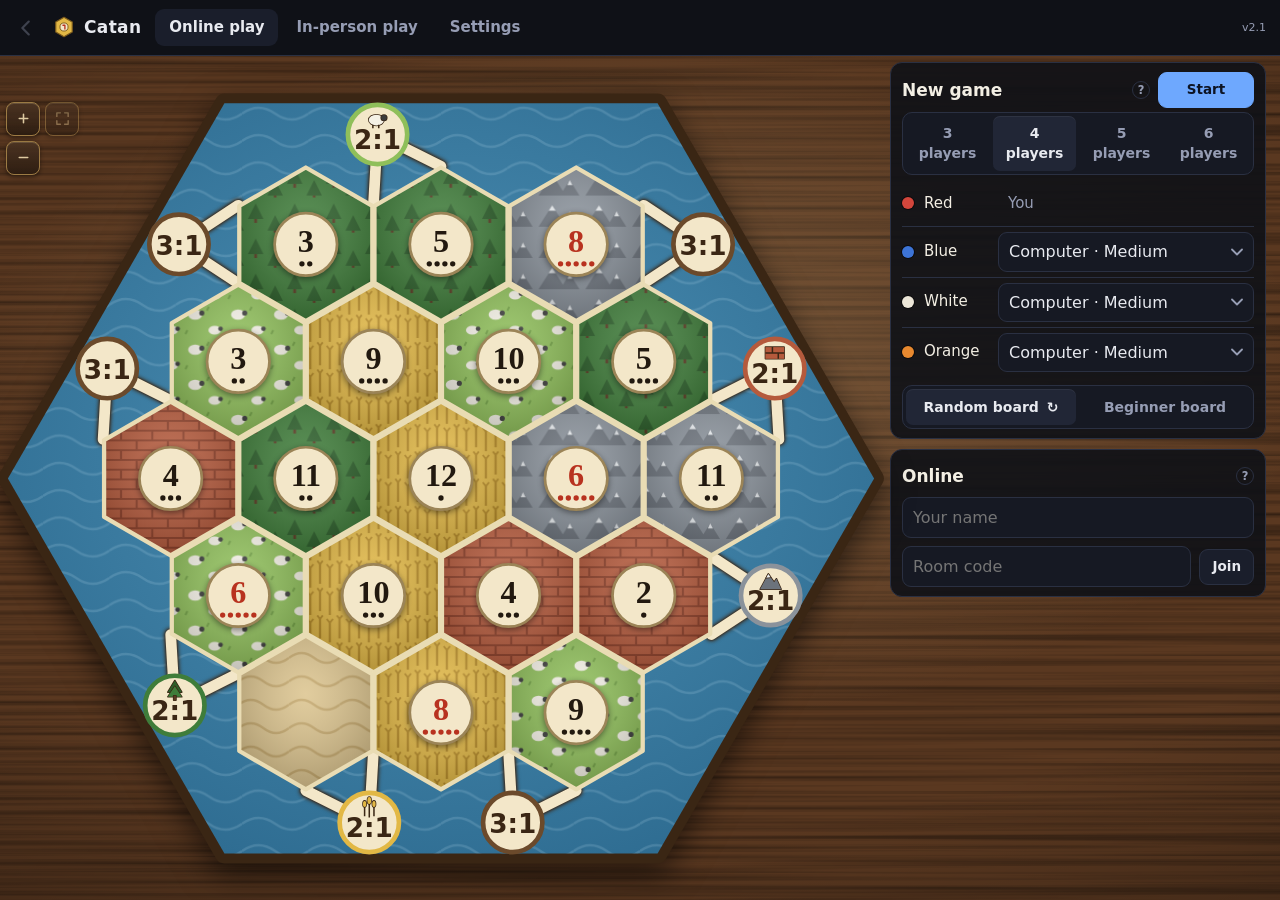
==== commit ea729201: "New game: tap "Random board" again to re-deal; Start keeps the board shown Tim: "in online play, mak" ====
--- a/index.html
+++ b/index.html
@@ -10,7 +10,7 @@
 <link rel="icon" href="icon.svg" type="image/svg+xml">
 <link rel="apple-touch-icon" href="apple-touch-icon.png">
 <link rel="stylesheet" href="css/table.css?v=1">
-<link rel="stylesheet" href="css/style.css?v=15">
+<link rel="stylesheet" href="css/style.css?v=18">
 </head>
 <body>
 <div id="app">
@@ -38,15 +38,15 @@
 <div class="sheet-back" id="sheetBack" hidden></div>
 <div class="sheet" id="sheet" role="dialog" aria-modal="true" hidden></div>
 <div class="toast" id="toast" hidden></div>
-<script src="js/engine.js?v=4"></script>
+<script src="js/engine.js?v=6"></script>
 <script src="js/ai.js?v=3"></script>
-<script src="js/adapter.js?v=3"></script>
+<script src="js/adapter.js?v=4"></script>
 <script src="js/strength.js?v=2"></script>
 <script src="js/weights.js?v=3"></script>
 <script src="js/advisor.js?v=1"></script>
 <script src="js/fx.js?v=1"></script>
 <script src="js/table.js?v=1"></script>
 <script src="js/board-art.js?v=4"></script>
-<script type="module" src="js/app.js?v=20"></script>
+<script type="module" src="js/app.js?v=22"></script>
 </body>
 </html>
--- a/css/style.css
+++ b/css/style.css
@@ -46,6 +46,18 @@
 body.at-table .board-wrap { max-height: calc(100dvh - var(--head) - var(--tabh) - 268px); }
 /* end screen: the board keeps its in-game size (it used to shrink here, Tim 2026-11-25: "zooms out really far"); one-line score rows */
 .phase .seat.endrow { min-height: 0; padding: 4px 0; } .seat.endrow .bd { display: inline; margin-left: 6px; }
+#boardSeg .reroll { margin-left: 3px; font-weight: 700; }
+/* end screen: what each player held (hidden points, cards, dev cards) */
+.seat.endrow .eh { display: flex; flex-wrap: wrap; align-items: center; gap: 3px 6px; margin-top: 2px; color: var(--muted); font-size: 11.5px; }
+.seat.endrow .eh .hc { display: inline-flex; align-items: center; gap: 1px; } .seat.endrow .eh .hc .ri { width: 14px; height: 14px; }
+.seat.endrow .eh .hc b { color: var(--text, inherit); font-size: 12px; }
+.seat.endrow .eh .hv { font-weight: 700; color: var(--accent-warm); } .seat.endrow .eh .hv.zero { color: var(--muted); font-weight: 400; }
+.seat.endrow .eh .dv { padding: 0 5px; border-radius: 4px; background: rgba(255,255,255,.08); }
+/* phone: one line per player (name + what they held); the towns/cities breakdown shows on laptop only */
+@media (max-width: 899px) {
+  .seat.endrow > .grow { display: flex; flex-wrap: wrap; align-items: center; column-gap: 8px; }
+  .seat.endrow .bd { display: none; } .seat.endrow .eh { margin-top: 0; }
+}
 #board { width: 100%; height: 100%; display: block; user-select: none; -webkit-user-select: none; touch-action: none; overflow: visible; }
 .zoom-bar { position: absolute; left: 2px; top: 2px; display: grid; grid-template-columns: 34px 34px; grid-template-areas: "in fit" "out ."; gap: 5px; pointer-events: none; }
 .zoom-bar .zoom { pointer-events: auto; }
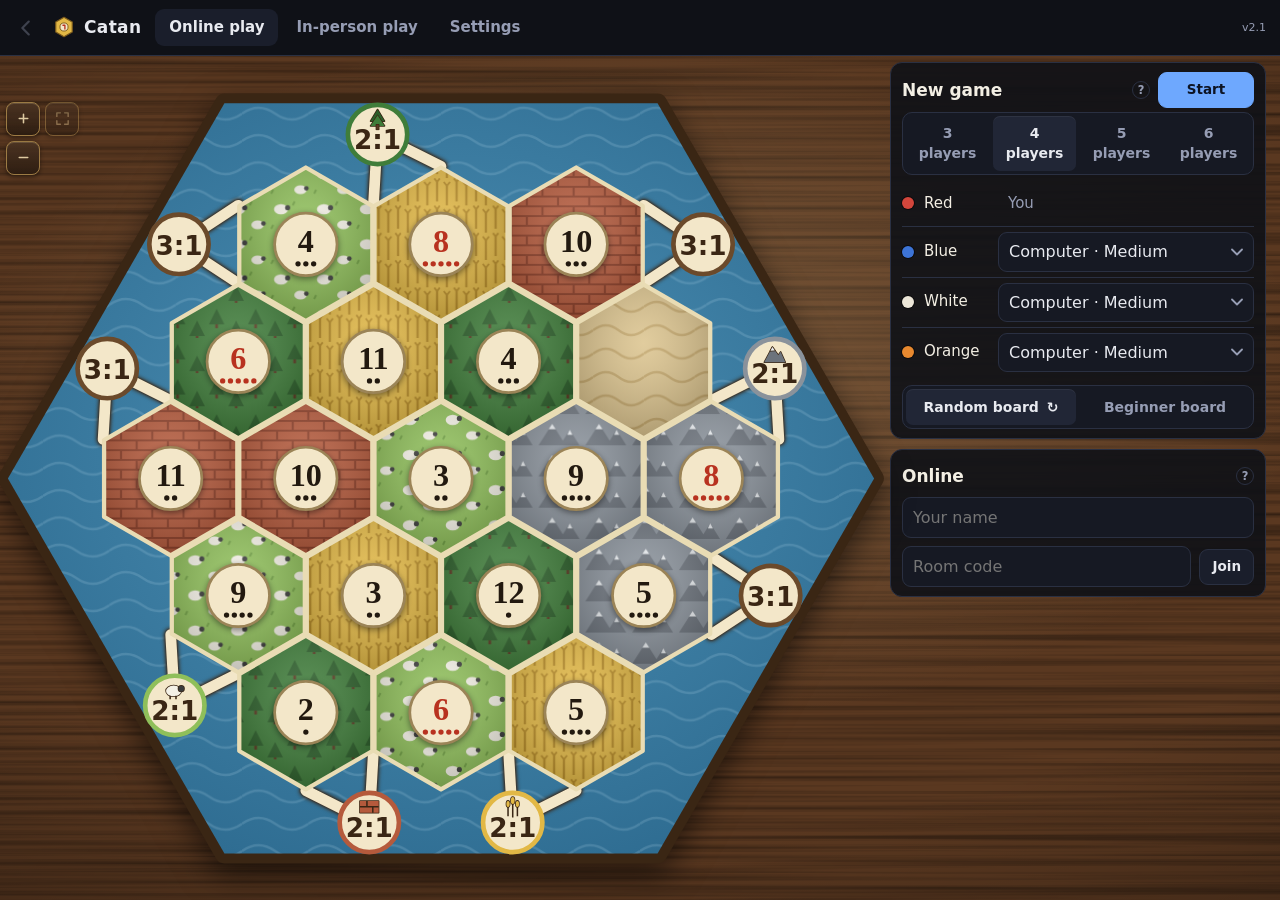
==== commit 97eb3355: "Advisor suggestion rings: gold/silver picks for setup, upgrades, roads, build buttons js/advice.js (" ====
--- a/index.html
+++ b/index.html
@@ -10,7 +10,7 @@
 <link rel="icon" href="icon.svg" type="image/svg+xml">
 <link rel="apple-touch-icon" href="apple-touch-icon.png">
 <link rel="stylesheet" href="css/table.css?v=1">
-<link rel="stylesheet" href="css/style.css?v=18">
+<link rel="stylesheet" href="css/style.css?v=19">
 </head>
 <body>
 <div id="app">
@@ -44,9 +44,10 @@
 <script src="js/strength.js?v=2"></script>
 <script src="js/weights.js?v=3"></script>
 <script src="js/advisor.js?v=1"></script>
+<script src="js/advice.js?v=1"></script>
 <script src="js/fx.js?v=1"></script>
 <script src="js/table.js?v=1"></script>
 <script src="js/board-art.js?v=4"></script>
-<script type="module" src="js/app.js?v=22"></script>
+<script type="module" src="js/app.js?v=23"></script>
 </body>
 </html>
--- a/css/style.css
+++ b/css/style.css
@@ -168,6 +168,14 @@
 #board .hit { fill: transparent; cursor: pointer; }
 #board .hl-v:hover .hl-c { stroke: #1b1410; stroke-width: 2; }
 .fx-still #board .hl-edge, .fx-still #board .hl-city { animation: none; }
+/* Advisor suggestion rings (2026-11-25): gold #1, silver #2, dashed seat colour = opponent's likely setup pick.
+   Thin stroke over a dark hairline so it reads on light tiles; no fill, never takes taps, never moves. */
+#board .adv { pointer-events: none; }
+#board .adv-u { fill: none; stroke: rgba(0,0,0,.55); stroke-width: 3.8; }
+#board .adv-r { fill: none; stroke-width: 2.2; }
+#board .adv-r.opp { stroke-dasharray: 3.2 2.4; }
+.bld-btn.adv-g { outline: 2px solid #f2c14e; outline-offset: -2px; }
+.bld-btn.adv-s { outline: 2px solid #c9ced6; outline-offset: -2px; }
 .fly-card { position: fixed; width: 18px; height: 24px; border-radius: 3px; border: 1.5px solid #f3e7c9; box-shadow: 0 2px 5px rgba(0,0,0,.5); z-index: 60; pointer-events: none; }
 /* table effects (2026-11-24): centre dice, resource cards out of tiles, rings on new pieces; overlay only, never takes taps */
 /* the roll's dice sit over the action panel, beside the board (never over tiles); app.js sets the box and --die-size */
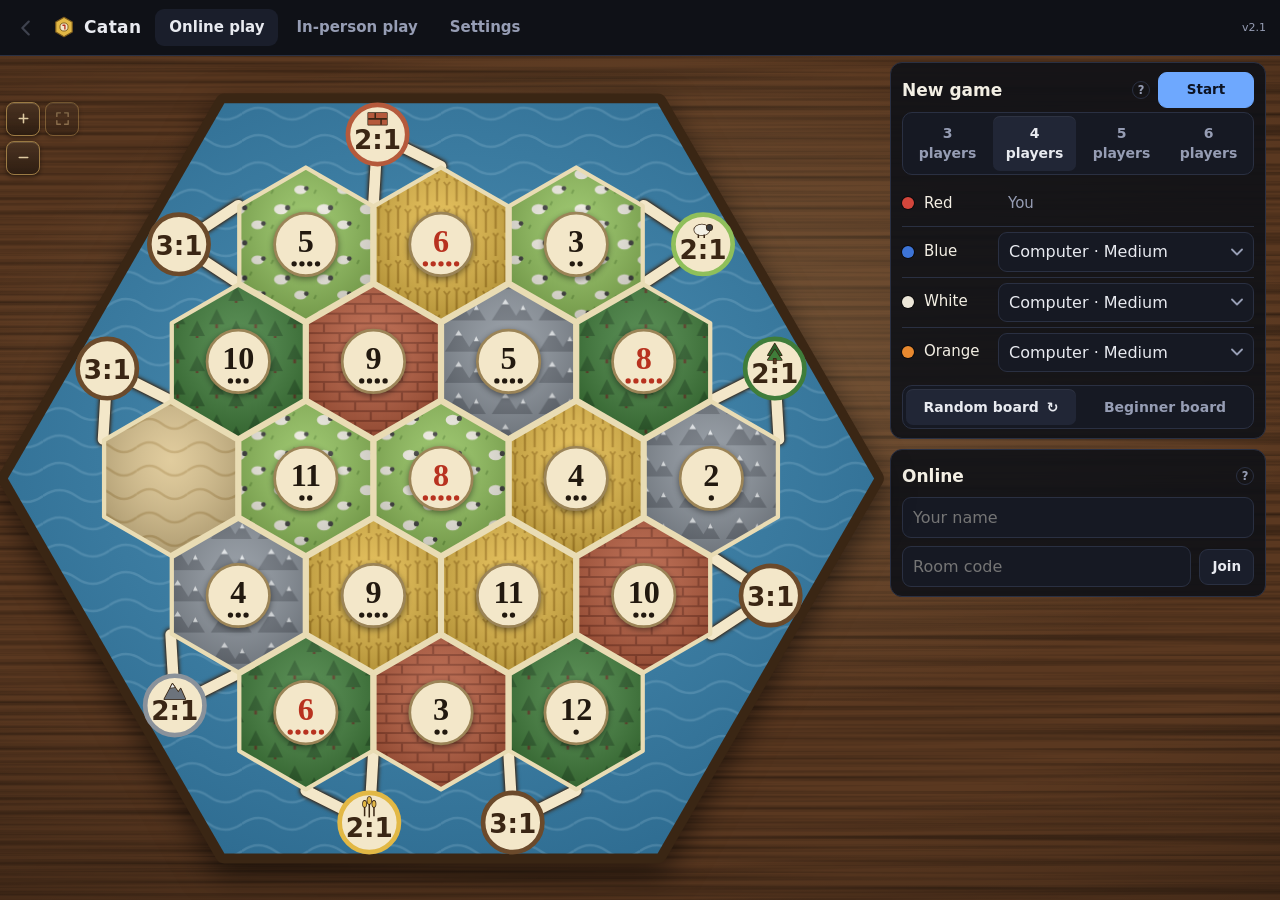
==== commit d6d4d61b: "Laptop: Odds/Weighted/Advisor switches only above the dots table Tim: "right now the weighted and ad" ====
--- a/index.html
+++ b/index.html
@@ -44,7 +44,6 @@
 <script src="js/strength.js?v=2"></script>
 <script src="js/weights.js?v=3"></script>
 <script src="js/advisor.js?v=1"></script>
-<script src="js/advice.js?v=1"></script>
 <script src="js/fx.js?v=1"></script>
 <script src="js/table.js?v=1"></script>
 <script src="js/board-art.js?v=4"></script>
--- a/css/style.css
+++ b/css/style.css
@@ -168,14 +168,6 @@
 #board .hit { fill: transparent; cursor: pointer; }
 #board .hl-v:hover .hl-c { stroke: #1b1410; stroke-width: 2; }
 .fx-still #board .hl-edge, .fx-still #board .hl-city { animation: none; }
-/* Advisor suggestion rings (2026-11-25): gold #1, silver #2, dashed seat colour = opponent's likely setup pick.
-   Thin stroke over a dark hairline so it reads on light tiles; no fill, never takes taps, never moves. */
-#board .adv { pointer-events: none; }
-#board .adv-u { fill: none; stroke: rgba(0,0,0,.55); stroke-width: 3.8; }
-#board .adv-r { fill: none; stroke-width: 2.2; }
-#board .adv-r.opp { stroke-dasharray: 3.2 2.4; }
-.bld-btn.adv-g { outline: 2px solid #f2c14e; outline-offset: -2px; }
-.bld-btn.adv-s { outline: 2px solid #c9ced6; outline-offset: -2px; }
 .fly-card { position: fixed; width: 18px; height: 24px; border-radius: 3px; border: 1.5px solid #f3e7c9; box-shadow: 0 2px 5px rgba(0,0,0,.5); z-index: 60; pointer-events: none; }
 /* table effects (2026-11-24): centre dice, resource cards out of tiles, rings on new pieces; overlay only, never takes taps */
 /* the roll's dice sit over the action panel, beside the board (never over tiles); app.js sets the box and --die-size */
@@ -397,6 +389,10 @@
 /* four levers (with Advisor) don't fit one line beside "Place a town": they wrap, the title stays whole */
 .head:has(.levers) .h { flex: 1 0 auto; }
 .head .levers { flex: 0 1 auto; min-width: 0; flex-wrap: wrap; justify-content: flex-end; row-gap: 4px; }
+/* laptop: the dots table beside the board carries Odds / Weighted / Advisor, so the panel doesn't repeat them
+   (Tim 2026-11-25: "the weighted and advisor switches are duplicated. just remove all of the top 3 switches") */
+@media (min-width: 900px) { #panel .levers { display: none; } }
+.dots .dw { flex-wrap: wrap; row-gap: 4px; }
 @media (max-width: 360px) { .levers, .levers-line { gap: 8px; } .levers-line #cancelMode { display: none; } .odds-lever { gap: 4px; } }
 .odds-lever { display: inline-flex; align-items: center; gap: 5px; flex: none; color: var(--muted); font-size: 12.5px; font-weight: 600; cursor: pointer; }
 .switch.sm { display: inline-block; width: 34px; height: 20px; }
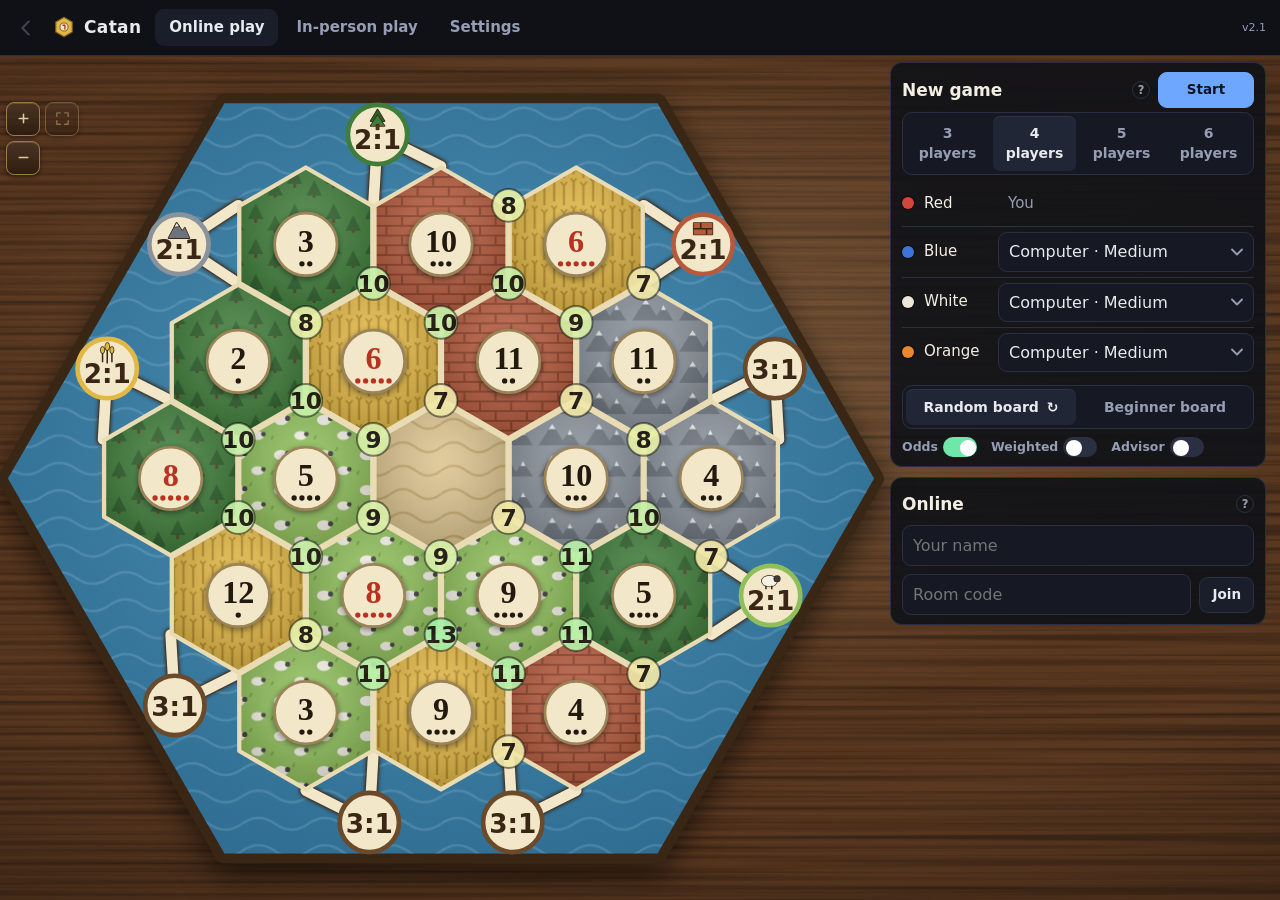
==== commit 8e4023e7: "New game: corner numbers (Odds/Weighted/Mine/Advisor) on the board before Start Tim: "allow the weig" ====
--- a/index.html
+++ b/index.html
@@ -10,7 +10,7 @@
 <link rel="icon" href="icon.svg" type="image/svg+xml">
 <link rel="apple-touch-icon" href="apple-touch-icon.png">
 <link rel="stylesheet" href="css/table.css?v=1">
-<link rel="stylesheet" href="css/style.css?v=19">
+<link rel="stylesheet" href="css/style.css?v=20">
 </head>
 <body>
 <div id="app">
@@ -44,9 +44,10 @@
 <script src="js/strength.js?v=2"></script>
 <script src="js/weights.js?v=3"></script>
 <script src="js/advisor.js?v=1"></script>
+<script src="js/advice.js?v=1"></script>
 <script src="js/fx.js?v=1"></script>
 <script src="js/table.js?v=1"></script>
 <script src="js/board-art.js?v=4"></script>
-<script type="module" src="js/app.js?v=23"></script>
+<script type="module" src="js/app.js?v=24"></script>
 </body>
 </html>
--- a/css/style.css
+++ b/css/style.css
@@ -46,6 +46,7 @@
 body.at-table .board-wrap { max-height: calc(100dvh - var(--head) - var(--tabh) - 268px); }
 /* end screen: the board keeps its in-game size (it used to shrink here, Tim 2026-11-25: "zooms out really far"); one-line score rows */
 .phase .seat.endrow { min-height: 0; padding: 4px 0; } .seat.endrow .bd { display: inline; margin-left: 6px; }
+.ng-lv { display: flex; flex-wrap: wrap; gap: 4px 14px; margin-top: 8px; }
 #boardSeg .reroll { margin-left: 3px; font-weight: 700; }
 /* end screen: what each player held (hidden points, cards, dev cards) */
 .seat.endrow .eh { display: flex; flex-wrap: wrap; align-items: center; gap: 3px 6px; margin-top: 2px; color: var(--muted); font-size: 11.5px; }
@@ -168,6 +169,14 @@
 #board .hit { fill: transparent; cursor: pointer; }
 #board .hl-v:hover .hl-c { stroke: #1b1410; stroke-width: 2; }
 .fx-still #board .hl-edge, .fx-still #board .hl-city { animation: none; }
+/* Advisor suggestion rings (2026-11-25): gold #1, silver #2, dashed seat colour = opponent's likely setup pick.
+   Thin stroke over a dark hairline so it reads on light tiles; no fill, never takes taps, never moves. */
+#board .adv { pointer-events: none; }
+#board .adv-u { fill: none; stroke: rgba(0,0,0,.55); stroke-width: 3.8; }
+#board .adv-r { fill: none; stroke-width: 2.2; }
+#board .adv-r.opp { stroke-dasharray: 3.2 2.4; }
+.bld-btn.adv-g { outline: 2px solid #f2c14e; outline-offset: -2px; }
+.bld-btn.adv-s { outline: 2px solid #c9ced6; outline-offset: -2px; }
 .fly-card { position: fixed; width: 18px; height: 24px; border-radius: 3px; border: 1.5px solid #f3e7c9; box-shadow: 0 2px 5px rgba(0,0,0,.5); z-index: 60; pointer-events: none; }
 /* table effects (2026-11-24): centre dice, resource cards out of tiles, rings on new pieces; overlay only, never takes taps */
 /* the roll's dice sit over the action panel, beside the board (never over tiles); app.js sets the box and --die-size */
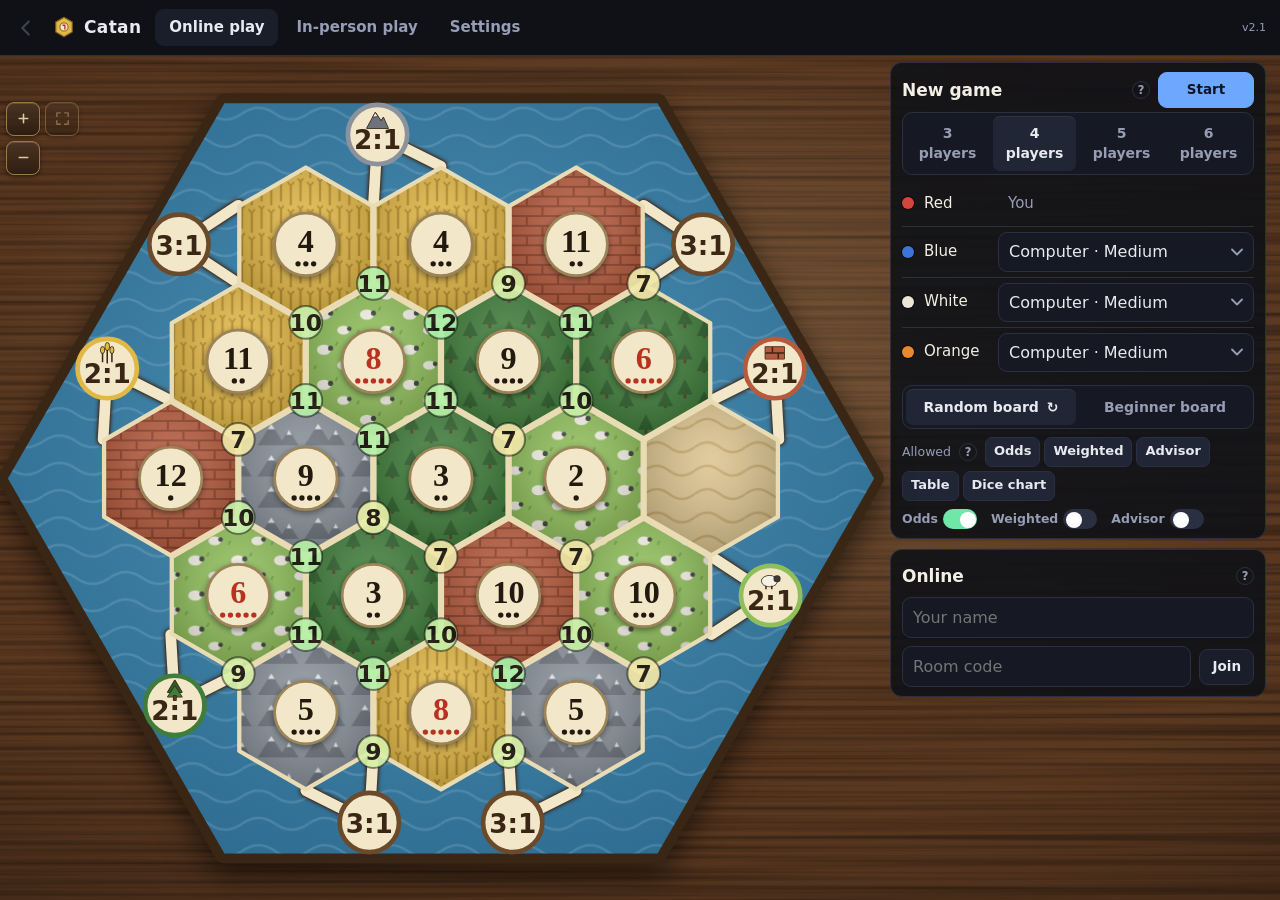
==== commit cb24d8ba: "﻿Catan: choose which helpers are allowed when starting a game New-game panel gets an "Allowed" row (" ====
--- a/index.html
+++ b/index.html
@@ -10,7 +10,7 @@
 <link rel="icon" href="icon.svg" type="image/svg+xml">
 <link rel="apple-touch-icon" href="apple-touch-icon.png">
 <link rel="stylesheet" href="css/table.css?v=1">
-<link rel="stylesheet" href="css/style.css?v=20">
+<link rel="stylesheet" href="css/style.css?v=21">
 </head>
 <body>
 <div id="app">
@@ -48,6 +48,6 @@
 <script src="js/fx.js?v=1"></script>
 <script src="js/table.js?v=1"></script>
 <script src="js/board-art.js?v=4"></script>
-<script type="module" src="js/app.js?v=24"></script>
+<script type="module" src="js/app.js?v=25"></script>
 </body>
 </html>
--- a/css/style.css
+++ b/css/style.css
@@ -47,6 +47,11 @@
 /* end screen: the board keeps its in-game size (it used to shrink here, Tim 2026-11-25: "zooms out really far"); one-line score rows */
 .phase .seat.endrow { min-height: 0; padding: 4px 0; } .seat.endrow .bd { display: inline; margin-left: 6px; }
 .ng-lv { display: flex; flex-wrap: wrap; gap: 4px 14px; margin-top: 8px; }
+/* "Allowed" helpers for this game (same look as the .seg buttons; off = struck through) */
+.ng-al { display: flex; flex-wrap: wrap; align-items: center; gap: 4px; margin-top: 8px; }
+.ng-al > .small { margin-right: 4px; display: inline-flex; align-items: center; gap: 4px; }
+.ng-al .chip { background: var(--bg-soft); border: 1px solid var(--line); border-radius: 7px; padding: 4px 8px; color: var(--muted); font-weight: 650; font-size: 13px; min-height: 30px; text-decoration: line-through; }
+.ng-al .chip[aria-pressed="true"] { background: var(--card-hover); color: var(--text); text-decoration: none; }
 #boardSeg .reroll { margin-left: 3px; font-weight: 700; }
 /* end screen: what each player held (hidden points, cards, dev cards) */
 .seat.endrow .eh { display: flex; flex-wrap: wrap; align-items: center; gap: 3px 6px; margin-top: 2px; color: var(--muted); font-size: 11.5px; }
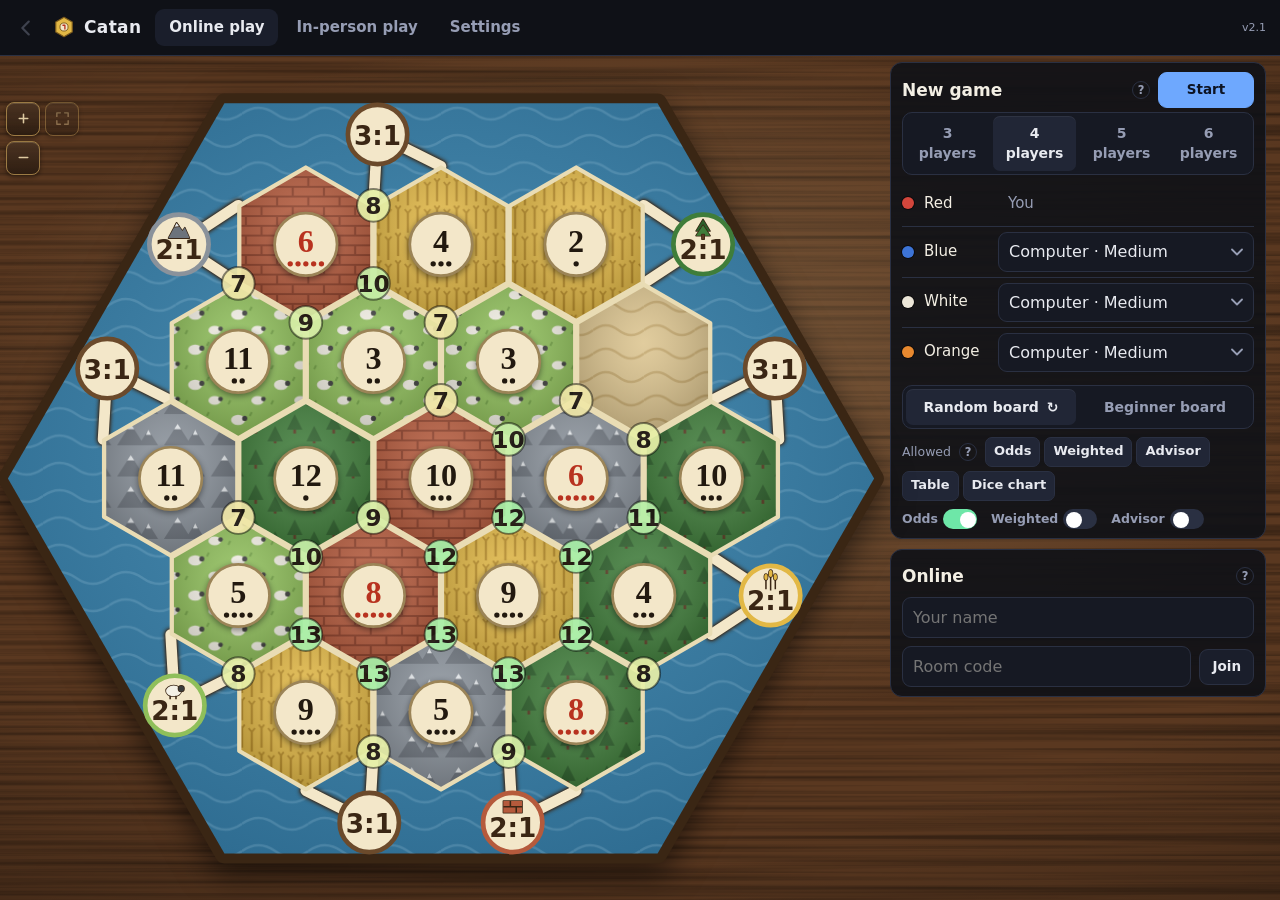
==== commit a2e040e6: "﻿Catan fit pass: dev cards, award tags and knights fit on phones - Phone/landscape dev cards share o" ====
--- a/index.html
+++ b/index.html
@@ -10,7 +10,7 @@
 <link rel="icon" href="icon.svg" type="image/svg+xml">
 <link rel="apple-touch-icon" href="apple-touch-icon.png">
 <link rel="stylesheet" href="css/table.css?v=1">
-<link rel="stylesheet" href="css/style.css?v=21">
+<link rel="stylesheet" href="css/style.css?v=22">
 </head>
 <body>
 <div id="app">
--- a/css/style.css
+++ b/css/style.css
@@ -251,6 +251,18 @@
 .devc small { font-size: 10.5px; font-weight: 500; opacity: .9; }
 .devc.vp { border-color: #b89545; background: linear-gradient(#4a3d1f, #2f2712); color: #ffe7a8; }
 @media (min-width: 900px) { .hand { flex: none; } .rc { width: 60px; height: 76px; flex: none; max-width: none; } .rc .ri { width: 32px; height: 32px; } .rc b { font-size: 18px; } .myvp { width: 60px; height: 76px; } .devs { margin-top: 0; flex-wrap: wrap; max-width: 300px; } }
+/* fit pass 2026-11-27: phone/landscape dev cards share the row (two-line names) instead of scrolling
+   off the side; only if even that can't fit do they wrap to a second row */
+@media (max-width: 899px) {
+  .devs { flex-wrap: wrap; overflow: visible; }
+  .devc { flex: 1 1 0; min-width: min-content; display: block; padding: 2px 4px; font-size: 11.5px; line-height: 1.05; text-align: center; }
+  .devc b { font-size: 12.5px; margin-left: 3px; }
+  /* "next turn" is a tag on the card's top edge, so a just-bought card doesn't make the row taller */
+  .devc { position: relative; }
+  .devs:has(small) { margin-top: 10px; }
+  .devc small { position: absolute; top: -12px; right: 2px; font-size: 10px; line-height: 12px; padding: 0 3px; border-radius: 4px; background: #2a2140; border: 1px solid #7f6aa5; white-space: nowrap; }
+}
+@media (max-width: 360px) { .devs { gap: 4px; } .devc { font-size: 10.5px; padding: 2px; -webkit-hyphens: auto; hyphens: auto; } }
 
 /* ---------- panel building blocks ---------- */
 .phase { background: rgba(15,17,23,.9); border: 1px solid var(--line); border-radius: var(--radius); padding: 9px 11px; }
@@ -426,6 +438,23 @@
 .seats.many .opp-s .vp { font-size: 16px; }
 @media (max-width: 430px), (max-height: 500px) { .seats.many .ct ~ .ct { display: none !important; } }
 @media (max-width: 360px) { #nPl .pl { display: none; } }
+/* fit pass 2026-11-27: on phones Longest road / Largest army often didn't fit beside the numbers and were
+   clipped away (with 3 opponents they also cut off the knights number): they sit as a tag on the card's
+   colour bar instead (no extra height) */
+@media (max-width: 899px) {
+  .seats .opp { position: relative; }
+  .seats .opp-s, .seats.many .opp-s { overflow: visible; }
+  .seats:not(.many) .opp-s { gap: 6px; }
+  .seats .opp-s .aw { position: absolute; top: -8px; right: 3px; line-height: 13px; box-shadow: 0 0 0 1px rgba(0,0,0,.6); }
+  .seats .opp-s .aw + .aw { right: 26px; }
+  /* 3 opponents: the H/M/E badge sits at the right of the name, so the tags go left of it */
+  .seats:not(.many) .opp-s .aw { right: 34px; } .seats:not(.many) .opp-s .aw + .aw { right: 57px; }
+}
+/* 320 px and sideways with 5 opponents: the colour bar names the colour, so the dot goes and the name gets its room */
+@media (max-width: 360px), (max-height: 500px) { .seats.many .opp-n .pc { display: none; } }
+/* 320 px with 3 opponents: the same tighter spacing the 5-opponent row uses, so the knights number fits */
+@media (max-width: 360px) { .seats:not(.many) { gap: 4px; padding: 6px 6px 0; } .seats:not(.many) .opp { padding: 1px 4px 2px; } .seats:not(.many) .opp-s { gap: 4px; font-size: 13px; } .seats:not(.many) .opp-s .vp { font-size: 16px; } }
+@media (max-width: 360px) { .seats .opp-n .pc { display: none; } }
 @media (min-width: 900px) { .seats.many .opp-n .lv { display: inline; } }
 /* settings sub-lines, rules videos */
 .set-row .sub { display: block; font-size: 12px; color: var(--muted); line-height: 1.3; }
